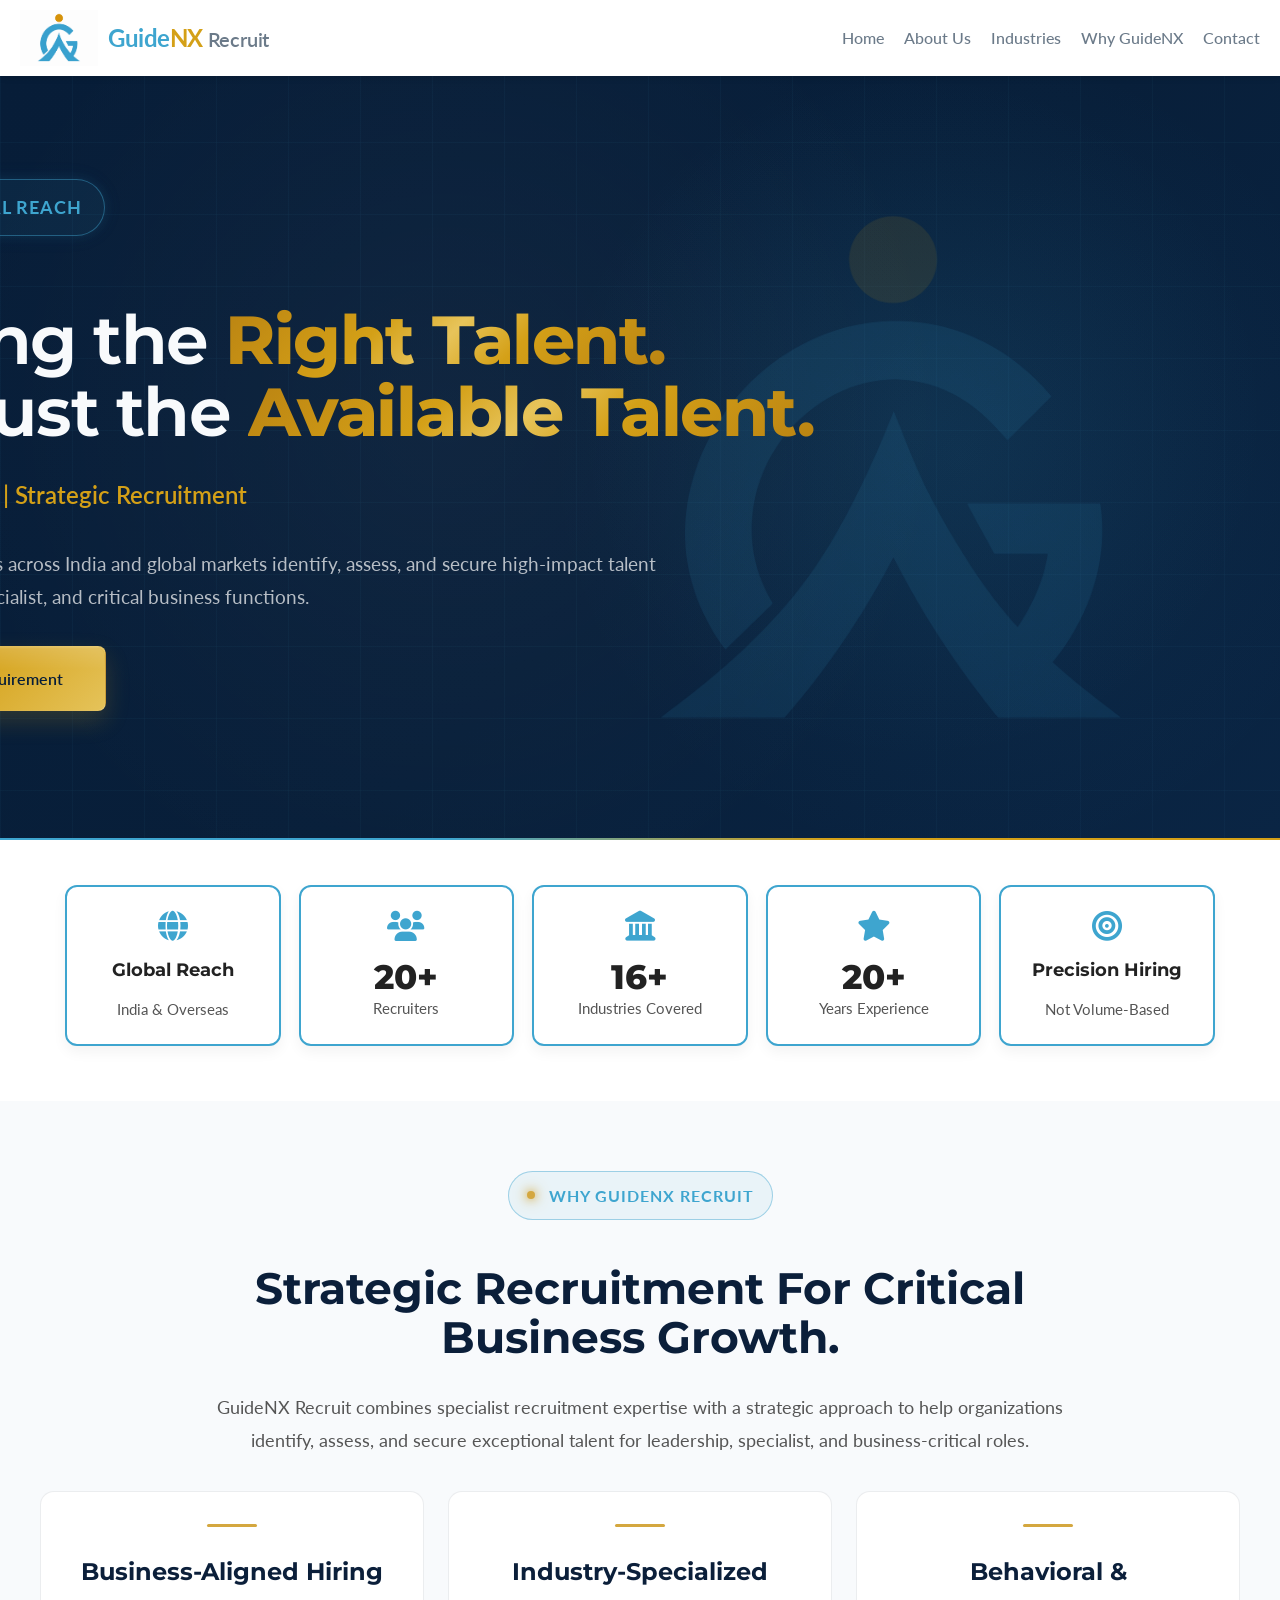
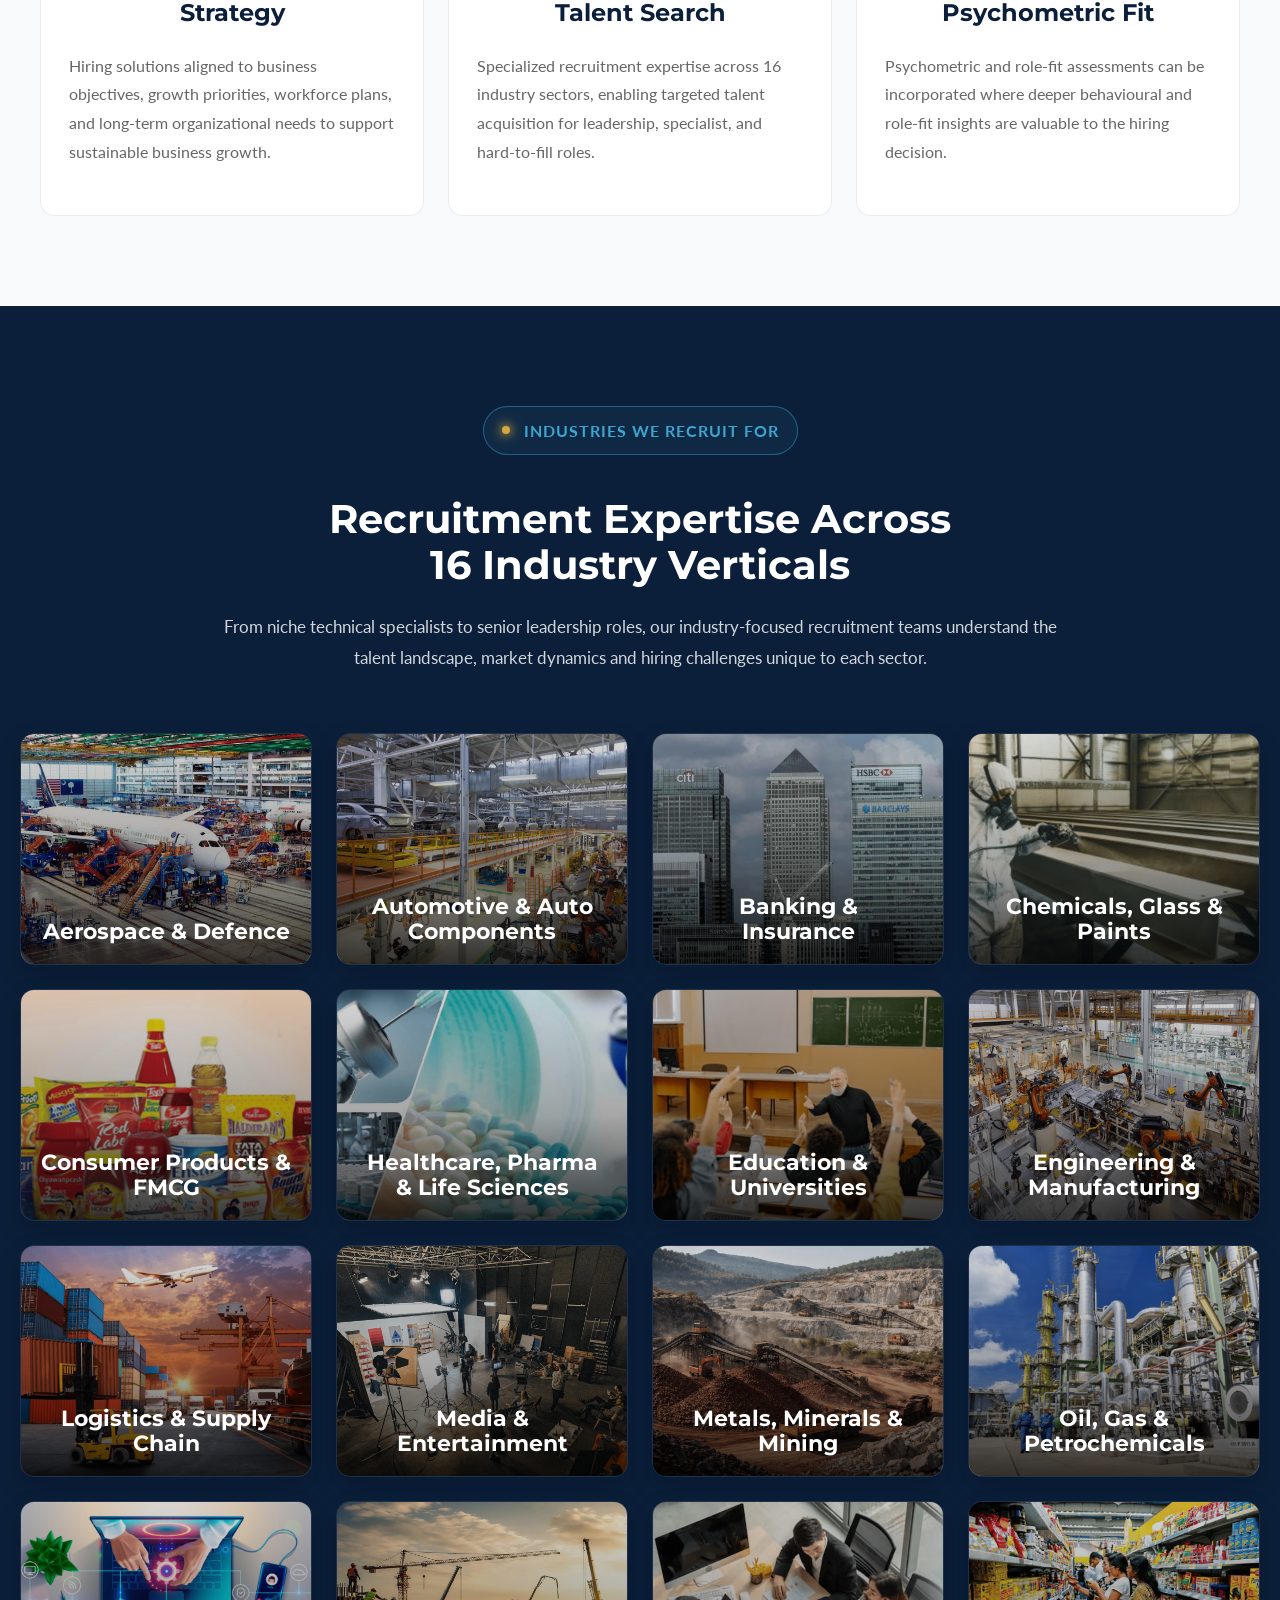
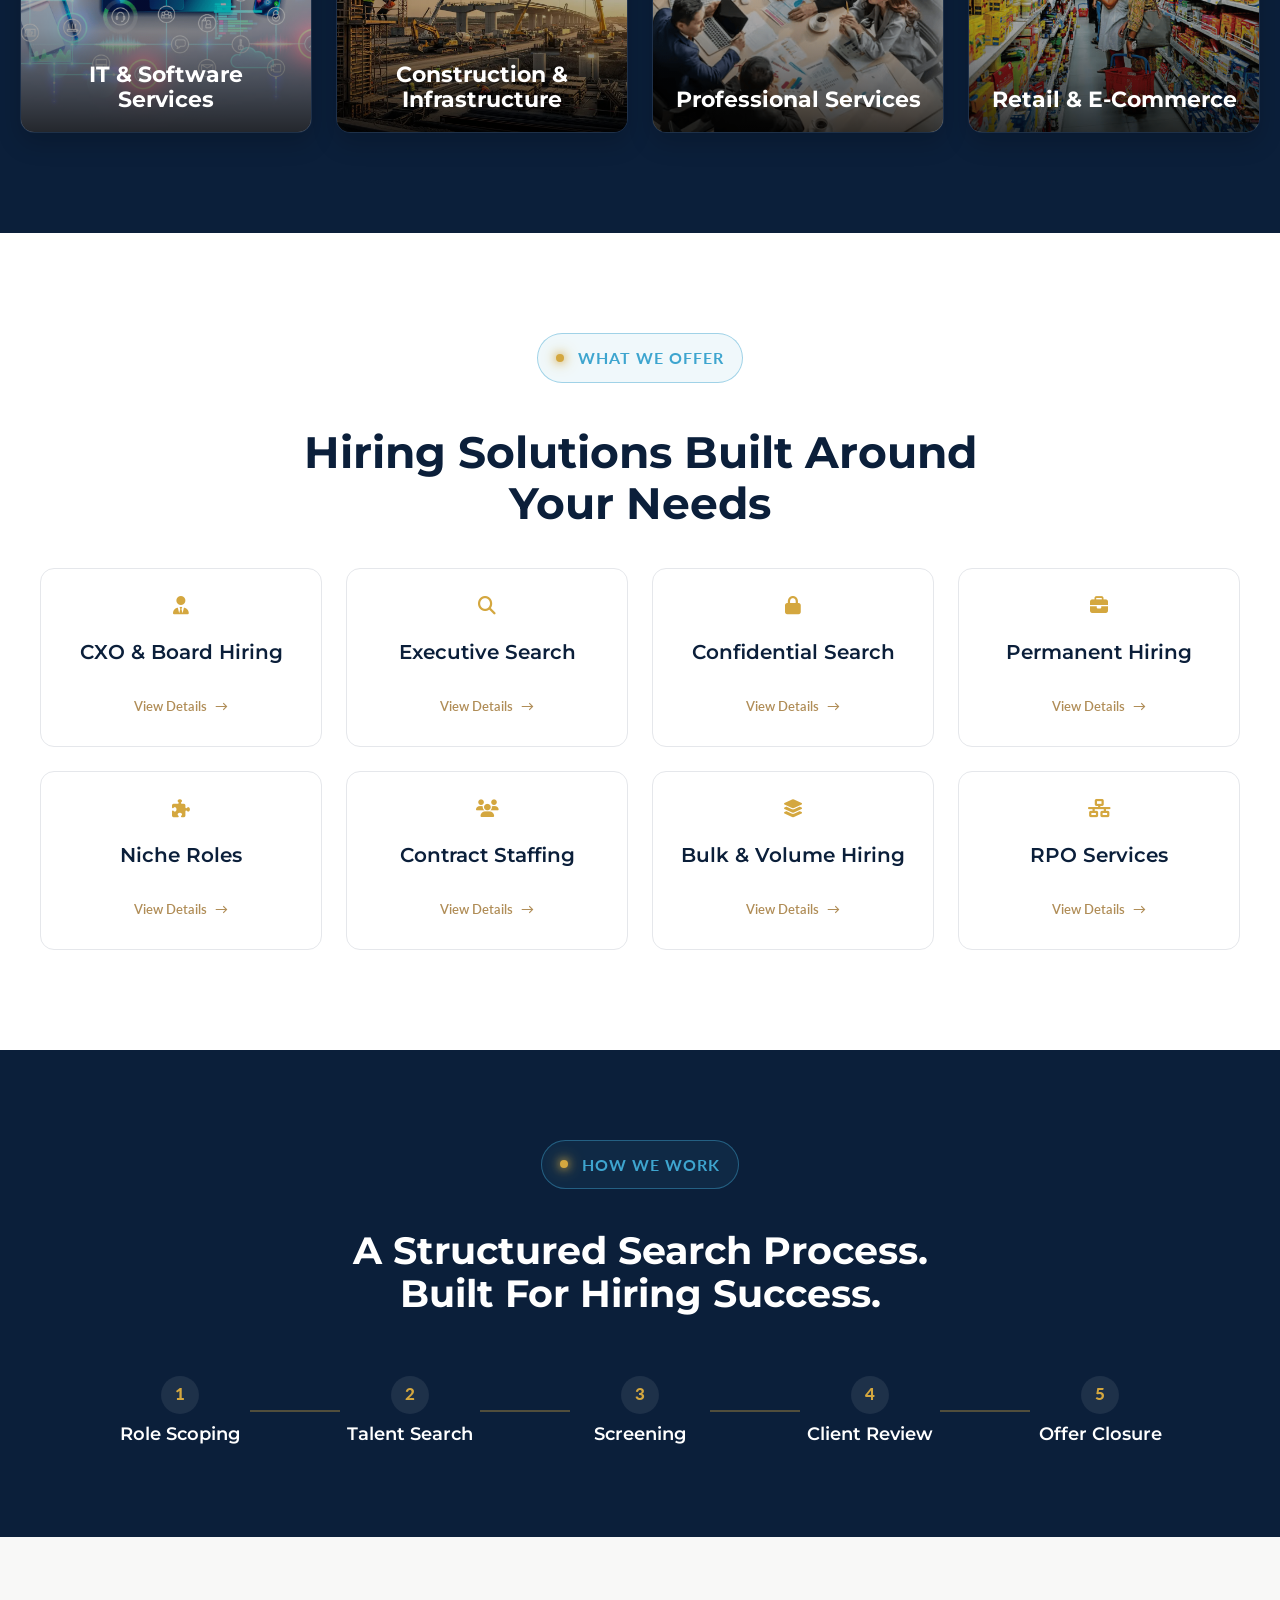
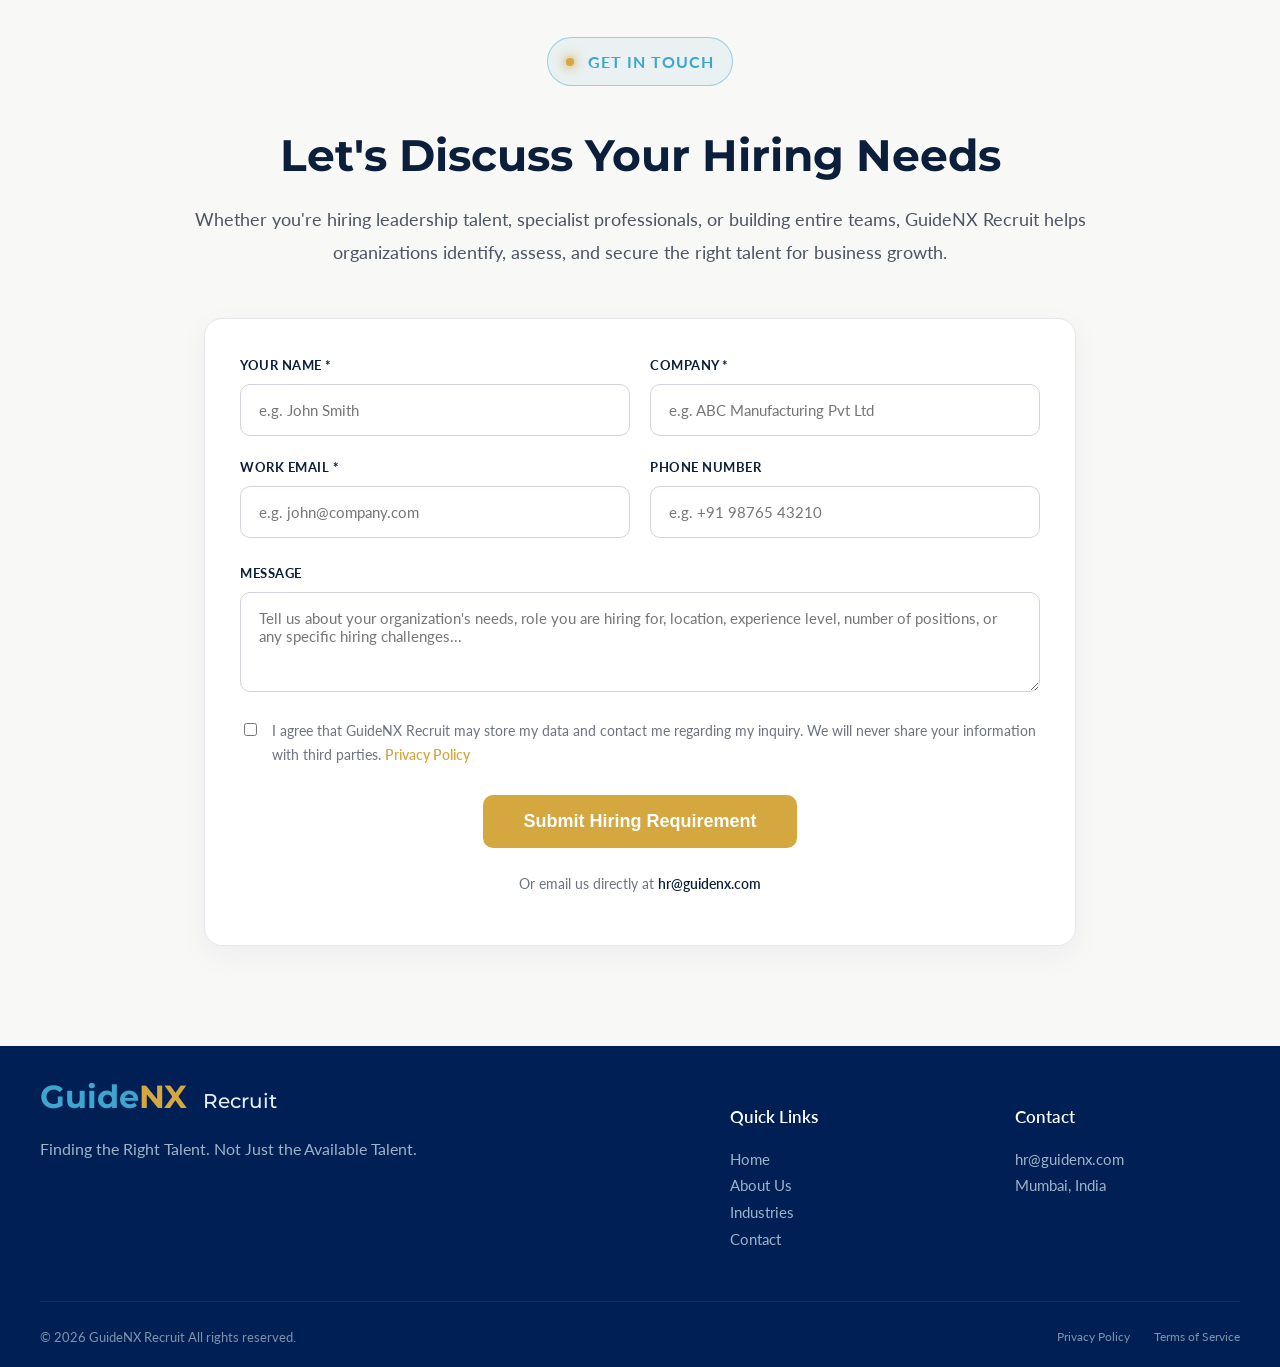
==== index.html @ 33314670 "Update index.html" ====
<!DOCTYPE html>
<html lang="en">
<head>

  <meta property="og:title" content="GuideNX Recruit" />
<meta property="og:description" content="The Recruitment Partner Built for Growth" />
<meta property="og:image" content="https://recruit.guidenx.com/assets/GuideNX-Social-Banner.png?v=2" />
<meta property="og:image:width" content="1200" />
<meta property="og:image:height" content="630" />
  <meta property="og:image:type" content="image/png" />
<meta property="og:image:alt" content="GuideNX Recruit | Executive Search | Strategic Recruitment | India & Global Reach" />

<meta property="og:type" content="website" />

  <meta property="og:url" content="https://recruit.guidenx.com/" />
<meta property="og:site_name" content="GuideNX Recruit" />

<meta charset="UTF-8" />
<meta name="viewport" content="width=device-width, initial-scale=1.0"/>

  <meta name="google-site-verification" content="FdhPcAISF8_3vkQfyDf0i8Gjw5KIVuOICAfBsrGMzjg" />

  <meta name="google-site-verification" content="MSHTUIP2SgF9HD01NKVnuAwgDI5RBCnoelQdoT4WaZQ" />

<title>GuideNX Recruit | Executive Search, Strategic Recruitment & Talent Acquisition | India & Global</title>

<meta name="description"
content="GuideNX Recruit is a strategic recruitment and executive search firm helping organizations across India and globally hire leadership, specialist, permanent, contract and volume talent through a consultative HR-led approach.">
  
  <meta name="robots" content="index, follow">
  <meta name="author" content="GuideNX Recruit">

  <meta name="keywords"
content="Executive Search India, Strategic Recruitment, Recruitment Agency India, Leadership Hiring, CXO Hiring, Permanent Hiring, Niche Hiring, Recruitment Process Outsourcing, RPO, Bulk Hiring, Contract Staffing, Talent Acquisition">

  

<link rel="canonical" href="https://recruit.guidenx.com/">
  
  <!-- Favicon -->
<link rel="icon" type="image/png" sizes="96x96" href="favicon-96x96.png">
<link rel="icon" type="image/svg+xml" href="favicon.svg">
<link rel="shortcut icon" href="favicon.ico">
<link rel="apple-touch-icon" sizes="180x180" href="apple-touch-icon.png">
<meta name="apple-mobile-web-app-title" content="GuideNX Recruit">
<link rel="manifest" href="site.webmanifest">
  <meta name="theme-color" content="#0B1F3A">
  

    <!-- ✅ Load Google Fonts -->
  <link href="https://fonts.googleapis.com/css2?family=Lato:wght@300;400;700&family=Montserrat:wght@500;600;700&display=swap" rel="stylesheet">

   <link rel="stylesheet" href="https://cdnjs.cloudflare.com/ajax/libs/font-awesome/6.4.0/css/all.min.css">
  <link rel="stylesheet" href="assets/css/style.css?" />

  <!-- Smooth Scroll -->
  <style>
    html {
      scroll-behavior: smooth;
    }
  </style>

  <script type="application/ld+json">
{
  "@context": "https://schema.org",
  "@type": "EmploymentAgency",
  "name": "GuideNX Recruit",
  "url": "https://recruit.guidenx.com/",
  "logo": "https://recruit.guidenx.com/assets/GuideNX Final Logo.png",
  "image": "https://recruit.guidenx.com/assets/GuideNX-Social-Banner.png",
  "description": "GuideNX Recruit is a strategic recruitment and executive search firm helping organizations across India and globally identify leadership, specialist, and business-critical talent through a consultative, HR-led approach.",
  "email": "mailto:hr@guidenx.com",
  "founder": {
    "@type": "Person",
    "name": "Sweety Vasani"
  },
  "areaServed": [
  {
    "@type": "Country",
    "name": "India"
  },
  {
    "@type": "Country",
    "name": "United Arab Emirates"
  },
    {
    "@type": "Country",
    "name": "Saudi Arabia"
  },
     {
    "@type": "Country",
    "name": "Qatar"
  },
     {
    "@type": "Country",
    "name": "Bahrain"
  },
      {
    "@type": "Country",
    "name": "Oman"
  },
  {
    "@type": "Place",
    "name": "Global"
  }
],
  "sameAs": [
    "https://www.linkedin.com/company/GuideNX/"
  ],
  "knowsAbout": [
    "Executive Search",
    "Strategic Recruitment",
    "Leadership Hiring",
    "Specialist Recruitment",
    "Talent Acquisition",
    "Recruitment Consulting"
  ],
  "slogan": "Finding the Right Talent. Not Just the Available Talent.",
  "parentOrganization": {
    "@type": "Organization",
    "name": "GuideNX"
  }
}
</script>

  <script type="application/ld+json">
{
  "@context": "https://schema.org",
  "@type": "WebSite",
  "name": "GuideNX Recruit",
  "url": "https://recruit.guidenx.com/"
}
</script>

  
 </head>
<body>
 <!-- Header -->
<header>
  <a href="index.html" class="brand">
  <img src="assets/GuideNX Final Logo.png" alt="GuideNX Recruit Logo" class="logo-img" />

  <span class="brand-name">
    <span class="brand-main">
      <strong class="brand-guide">Guide</strong><strong class="brand-nx">NX</strong>
    </span>

    <span class="brand-search">Recruit</span>
  </span>
</a>
      <!-- add this inside header, after your <nav> -->
  <button class="menu-toggle" aria-label="Open menu" aria-expanded="false">☰</button>
  
  <nav>
    <ul>
      <li><a href="#home" class="active">Home</a></li>
      <li><a href="about.html">About Us</a></li>
      <li><a href="#industries">Industries</a></li>
      <li><a href="#why-us">Why GuideNX</a></li>
      <li><a href="#contact">Contact</a></li>
    </ul>
  </nav>
</header>
  

  <!-- ✅ Add the mobile nav block right AFTER the header -->
  <nav class="mobile-nav" aria-hidden="true">
    <ul>
      <li><a href="#home" class="active">Home</a></li>
      <li><a href="about.html">About Us</a></li>
      <li><a href="#industries">Industries</a></li>
      <li><a href="#why-us">Why GuideNX</a></li>
      <li><a href="#contact">Contact</a></li>
    </ul>
  </nav>

  
  
<!-- Hero -->
  <section id="home" class="recruit-hero">
  <div class="hero-overlay"></div>

  <div class="hero-brand-mark">
  <img src="assets/GuideNX Logo-transparent.png" alt="" />
      <span class="watermark-dot"></span>
  </div>

  <div class="hero-content">
    <span class="hero-eyebrow">
      <span class="eyebrow-dot"></span> 
      <span class="eyebrow-text">
      India & Global Reach </span>
      </span>


    <h1>
    <span class="hero-line">
        Finding the <span class="hero-accent">Right Talent.</span>
    </span>

    <span class="hero-line">
        Not Just the <span class="hero-accent">Available Talent.</span>
    </span>
</h1>

            <p class="hero-tagline">
Executive Search | Strategic Recruitment
</p>


    <p class="hero-subtext">
We help organizations across India and global markets identify,
    assess, and secure high-impact talent across leadership,
    specialist, and critical business functions.</p>


<div class="hero-buttons">
  <a href="#contact" class="btn-primary">
    Submit a Hiring Requirement
  </a>

</div>
 </div>


  <div class="hero-divider"></div>

     
    </section>


  <!-- Recruitment Highlights -->

<section class="recruit-highlights">

    <div class="highlights-grid">

        <div class="highlight-card">
            <div class="highlight-icon">
                <i class="fas fa-globe"></i>
            </div>
            <h3 class="highlight-title">Global Reach</h3>
            <p>India & Overseas</p>
        </div>

        <div class="highlight-card">
            <div class="highlight-icon">
                <i class="fas fa-users"></i>
            </div>
            <h3 class="highlight-number">20+</h3>
            <p>Recruiters</p>
        </div>

        <div class="highlight-card">
            <div class="highlight-icon">
                <i class="fas fa-landmark"></i>
            </div>
            <h3 class="highlight-number">16+</h3>
            <p>Industries Covered</p>
        </div>

        <div class="highlight-card">
            <div class="highlight-icon">
                <i class="fas fa-star"></i>
            </div>
            <h3 class="highlight-number">20+</h3>
            <p>Years Experience</p>
        </div>

        <div class="highlight-card">
            <div class="highlight-icon">
                <i class="fas fa-bullseye"></i>
            </div>
            <h3 class="highlight-title">Precision Hiring</h3>
            <p>Not Volume-Based</p>
        </div>

    </div>

</section>

  
  

  <!-- WHY GuideNX Recruit -->
  <section id="why-us" class="why-recruit">

  <div class="container">

    <span class="section-eyebrow">
       <span class="eyebrow-dot"></span>
      WHY GUIDENX RECRUIT
    </span>

    <h2>
      Strategic Recruitment For Critical Business Growth.
    </h2>

    <p class="section-intro">
GuideNX Recruit combines specialist recruitment expertise with a strategic approach to help organizations identify, assess, and secure exceptional talent for leadership, specialist, and business-critical roles.
    </p>

    <div class="recruit-pillars">

      <div class="pillar-card">

        <div class="pillar-line"></div>
        
        <h3>Business-Aligned Hiring Strategy</h3>
        <p>
          Hiring solutions aligned to business objectives, growth priorities, workforce plans, and long-term organizational needs to support sustainable business growth.
        </p>
        
      </div>

      <div class="pillar-card">

        <div class="pillar-line"></div>
        
        <h3>Industry-Specialized Talent Search</h3>
        <p>
          Specialized recruitment expertise across 16 industry sectors, enabling targeted talent acquisition for leadership, specialist, and hard-to-fill roles.
        </p>
      </div>

      <div class="pillar-card">

        <div class="pillar-line"></div>
        
        <h3> Behavioral & Psychometric Fit </h3>
        <p>
          Psychometric and role-fit assessments can be incorporated where deeper behavioural and role-fit insights are valuable to the hiring decision.
</p>
      </div>

    </div>

  </div>

</section>


    <!-- INDUSTRIES-->

  <section id="industries" class="industries-section">

    <div class="container">

        <span class="section-eyebrow">
           <span class="eyebrow-dot"></span>
          INDUSTRIES WE RECRUIT FOR 
        </span>

        <h2>Recruitment Expertise Across <br> 16 Industry Verticals</h2>

        <p class="section-intro">
From niche technical specialists to senior leadership roles,
our industry-focused recruitment teams understand the talent
landscape, market dynamics and hiring challenges unique to
each sector.        </p>

      
        <div class="industry-grid">

    <div class="industry-card">
        <img src="assets/images/industries/aerospace.jpg" alt="Aerospace and Defence Recruitment">
        <div class="industry-overlay">
            <h3>Aerospace & Defence</h3>
        </div>
    </div>

    <div class="industry-card">
        <img src="assets/images/industries/automotive.jpg" alt="Automotive and Auto Components Recruitment">
        <div class="industry-overlay">
            <h3>Automotive & Auto Components</h3>
        </div>
    </div>

    <div class="industry-card">
        <img src="assets/images/industries/banking.jpg" alt="Banking and Insurance Recruitment">
        <div class="industry-overlay">
            <h3>Banking & <br> Insurance</h3>
        </div>
    </div>

    <div class="industry-card">
        <img src="assets/images/industries/chemicals.png" alt="Chemicals, Glass and Paints Recruitment">
        <div class="industry-overlay">
            <h3>Chemicals, Glass & Paints</h3>
        </div>
    </div>

    <div class="industry-card">
        <img src="assets/images/industries/consumer.png" alt="Consumer Products and FMCG Recruitment">
        <div class="industry-overlay">
            <h3>Consumer Products & FMCG</h3>
        </div>
    </div>

    <div class="industry-card">
        <img src="assets/images/industries/healthcare.png" alt="Healthcare, Pharma and Life Sciences Recruitment">
        <div class="industry-overlay">
            <h3>Healthcare, Pharma & Life Sciences</h3>
        </div>
    </div>

    <div class="industry-card">
        <img src="assets/images/industries/education.png" alt="Education and University Recruitment">
        <div class="industry-overlay">
            <h3>Education & Universities</h3>
        </div>
    </div>

    <div class="industry-card">
        <img src="assets/images/industries/engineering.png" alt="Engineering and Manufacturing Recruitment">
        <div class="industry-overlay">
            <h3>Engineering & Manufacturing</h3>
        </div>
    </div>

    <div class="industry-card">
        <img src="assets/images/industries/logistics.png" alt="Logistics and Supply Chain Recruitment">
        <div class="industry-overlay">
            <h3>Logistics & Supply Chain</h3>
        </div>
    </div>

    <div class="industry-card">
        <img src="assets/images/industries/media.png" alt="Media and Entertainment Recruitment">
        <div class="industry-overlay">
            <h3>Media & Entertainment</h3>
        </div>
    </div>

    <div class="industry-card">
        <img src="assets/images/industries/mining.png" alt="Metals, Minerals and Mining Recruitment">
        <div class="industry-overlay">
            <h3>Metals, Minerals & Mining</h3>
        </div>
    </div>

    <div class="industry-card">
        <img src="assets/images/industries/oilgas.png" alt="Oil, Gas and Petrochemicals Recruitment">
        <div class="industry-overlay">
            <h3>Oil, Gas & Petrochemicals</h3>
        </div>
    </div>

    <div class="industry-card">
        <img src="assets/images/industries/IT.png" alt="IT and Software Services Recruitment">
        <div class="industry-overlay">
            <h3>IT & Software Services</h3>
        </div>
    </div>

    <div class="industry-card">
        <img src="assets/images/industries/construction.png" alt="Construction and Infrastructure Recruitment">
        <div class="industry-overlay">
            <h3>Construction & Infrastructure</h3>
        </div>
    </div>

    <div class="industry-card">
        <img src="assets/images/industries/professional.png" alt="Professional Services Recruitment">
        <div class="industry-overlay">
            <h3>Professional Services</h3>
        </div>
    </div>

    <div class="industry-card">
        <img src="assets/images/industries/retail.png" alt="Retail and E-Commerce Recruitment">
        <div class="industry-overlay">
            <h3>Retail & E-Commerce</h3>
        </div>
    </div>
          
</div>
</div>
</section>

  <!-- HIRING SOLUTIONS -->

<section id="hiring-solutions" class="solutions-section">

    <div class="container">

        <span class="section-eyebrow">
           <span class="eyebrow-dot"></span> 
          WHAT WE OFFER</span>

        <h2>
            Hiring Solutions Built Around<br>
            Your Needs
        </h2>

        <div class="solutions-grid">

            <a href="hiring-solutions/cxo-board-hiring.html" class="solution-card">
               <div class="solution-content">
                <i class="fas fa-user-tie"></i>
                <h3>CXO & Board Hiring</h3>

                  <span class="solution-link">
            View Details
            <span class="arrow">→</span>
        </span>
                 
            </div>
            </a>
              

            <a href="hiring-solutions/executive-search.html" class="solution-card">
               <div class="solution-content">
                <i class="fas fa-search"></i>
                <h3>Executive Search</h3>

                 <span class="solution-link">
            View Details
            <span class="arrow">→</span>
        </span>
                 
            </div>
            </a>

            <a href="hiring-solutions/confidential-search.html" class="solution-card">
               <div class="solution-content">
                <i class="fas fa-lock"></i>
                <h3>Confidential Search</h3>

                 <span class="solution-link">
            View Details
            <span class="arrow">→</span>
        </span>
                 
            </div>
              </a>

            <a href="hiring-solutions/permanent-hiring.html" class="solution-card">
               <div class="solution-content">
                <i class="fas fa-briefcase"></i>
                <h3>Permanent Hiring</h3>

                 <span class="solution-link">
            View Details
            <span class="arrow">→</span>
        </span>

                            </div>
            </a>

            <a href="hiring-solutions/niche-roles.html" class="solution-card">
               <div class="solution-content">
                <i class="fas fa-puzzle-piece"></i>
                <h3>Niche Roles</h3>

                 <span class="solution-link">
            View Details
            <span class="arrow">→</span>
        </span>
                 
            </div>
            </a>

            <a href="hiring-solutions/contract-staffing.html" class="solution-card">
               <div class="solution-content">
                <i class="fas fa-users"></i>
                <h3>Contract Staffing</h3>

                 <span class="solution-link">
            View Details
            <span class="arrow">→</span>
        </span>
                 
            </div>
            </a>

            <a href="hiring-solutions/bulk-volume-hiring.html" class="solution-card">
               <div class="solution-content">
                <i class="fas fa-layer-group"></i>
                <h3>Bulk & Volume Hiring</h3>

                 <span class="solution-link">
            View Details
            <span class="arrow">→</span>
        </span>
                 
            </div>
            </a>

            <a href="hiring-solutions/rpo-services.html" class="solution-card">
               <div class="solution-content">
                <i class="fas fa-network-wired"></i>
                <h3>RPO Services </h3>

                 <span class="solution-link">
            View Details
            <span class="arrow">→</span>
        </span>
                 
            </div>
            </a>

        </div>

    </div>

</section>

  <!-- HOW WE WORK -->

<section class="process-section">

    <div class="container">

        <span class="section-eyebrow">
           <span class="eyebrow-dot"></span>
          HOW WE WORK
        </span>

        <h2>
            A Structured Search Process.<br>
            Built For Hiring Success.
        </h2>

        <div class="process-timeline">

            <div class="timeline-step">
                <div class="timeline-number">1</div>
                <h3>Role Scoping</h3>
            </div>

            <div class="timeline-line"></div>

            <div class="timeline-step">
                <div class="timeline-number">2</div>
                <h3>Talent Search</h3>
            </div>

            <div class="timeline-line"></div>

            <div class="timeline-step">
                <div class="timeline-number">3</div>
                <h3>Screening</h3>
            </div>

            <div class="timeline-line"></div>

            <div class="timeline-step">
                <div class="timeline-number">4</div>
                <h3>Client Review</h3>
            </div>

            <div class="timeline-line"></div>

            <div class="timeline-step">
                <div class="timeline-number">5</div>
                <h3>Offer Closure</h3>
            </div>

        </div>

           </div>

</section>

    <!-- CONTACT SECTION -->


<section class="contact-section" id="contact">

    <div class="section-tag">
       <span class="eyebrow-dot"></span>
      GET IN TOUCH
    </div>

    <h2>Let's Discuss Your Hiring Needs</h2>

    <p class="contact-intro">
        Whether you're hiring leadership talent, specialist professionals,
or building entire teams, GuideNX Recruit helps organizations identify,
assess, and secure the right talent for business growth.
    </p>

    <div class="contact-card">

<form id="contactForm"
      action="https://formspree.io/f/mqpkpqpw"
      method="POST"
      class="contact-form">
  <input type="hidden" name="website" value="GuideNX Recruit">

  <input type="hidden"
       name="_redirect"
        value="https://recruit.guidenx.com/thankyou.html">
  
  
            <div class="form-grid">

                <div class="form-group">
                    <label>Your Name *</label>
<input type="text"
       name="name"
       placeholder="e.g. John Smith"
       required>
                </div>

                <div class="form-group">
                    <label>Company *</label>
<input type="text"
       name="company"
       placeholder="e.g. ABC Manufacturing Pvt Ltd"
       required>
                </div>

                <div class="form-group">
                    <label>Work Email *</label>
                  <input type="email"
       name="email"
       placeholder="e.g. john@company.com"
       required>
                </div>

                <div class="form-group">
                    <label>Phone Number</label>
<input type="tel"
       name="phone"
       placeholder="e.g. +91 98765 43210">
                </div>

            </div>

            <div class="form-group">
                <label>Message</label>

              <textarea
name="message"
placeholder="Tell us about your organization's needs, role you are hiring for, location, experience level, number of positions, or any specific hiring challenges..."></textarea>
            </div>

            <div class="consent-box">

                <input
                    type="checkbox"
                    id="consent"
                    required>

                <label for="consent">

                    I agree that GuideNX Recruit may store my data and contact me regarding my inquiry.
                    We will never share your information with third parties.

                    <a href="#">Privacy Policy</a>

                </label>

            </div>

            <button type="submit" class="contact-btn">
                Submit Hiring Requirement
            </button>

            <p class="contact-email">
                Or email us directly at
                <a href="mailto:hr@guidenx.com">
                    hr@guidenx.com
                </a>
            </p>

        </form>

    </div>

</section>

  <footer class="footer">

    <div class="container">

        <div class="footer-content">

            <!-- Left -->
            <div class="footer-brand">

              <h3>
                    <span class="footer-guide">Guide</span><span class="footer-nx">NX</span>
                    <span class="footer-search">Recruit</span>
                </h3>

                <p>
                    Finding the Right Talent. Not Just the Available Talent.
                </p>

              
                       
                <div class="footer-social">
                      <!-- Add GuideNX LinkedIn URL once the company page is created -->
                    <!--
                    <a href="YOUR_GUIDENX_LINKEDIN_URL"
                       target="_blank"
                       rel="noopener noreferrer"
                       aria-label="LinkedIn">
                        <i class="fab fa-linkedin-in"></i>
                    </a>
                    -->
                    
                                  </div>
            </div>

            <!-- Center -->
            <div class="footer-links">
                <h4>Quick Links</h4>

                <ul>
                    <li><a href="index.html">Home</a></li>
                    <li><a href="about.html">About Us</a></li>
                    <li><a href="index.html#industries">Industries</a></li>
                    <li><a href="index.html#contact">Contact</a></li>
                </ul>
            </div>

            <!-- Right -->
           <div class="footer-contact">
    <h4>Contact</h4>

    <ul>
        <li>
            <a href="mailto:hr@guidenx.com">
                hr@guidenx.com
            </a>
        </li>

        <li>
           <span>Mumbai, India</span>
            </a>
        </li>
    </ul>
</div>

        </div>

        <!-- Bottom Footer -->
        <div class="footer-bottom">

            <p>© 2026 GuideNX Recruit All rights reserved.</p>

            <div class="footer-bottom-links">
                <a href="#">Privacy Policy</a>
                <a href="#">Terms of Service</a>
            </div>

        </div>

    </div>

</footer>

  <script src="script.js"></script>

</body>
</html>
---- assets/css/style.css ----
/* ================== GLOBAL ================== */
body {
  margin: 0;
  font-family: 'Lato', sans-serif;
  color: #333;
  line-height: 1.7;
}

/* Force hide hamburger on desktop */
.menu-toggle {
  display: none;
}

/* Headings & Brand Font */
h1, h2, h3 {
  font-family: 'Montserrat', sans-serif;  
}

.navbar-brand {
  font-family: 'Montserrat', sans-serif;
  font-weight: 700;
  letter-spacing: 1px;
  color: #0b1f3b;
}

html, body {
  overflow-x: hidden;
}

/* ================== HEADER ================== */
header {
  position: fixed;          
  top: 0;
  left: 0;
  width: 100%;
  display: flex;
  align-items: center;   /* keeps logo + text aligned vertically */
  justify-content: space-between;   /* ✅ logo left, nav right */
  background: #fff;        /* White background */
  padding: 10px 20px;
  z-index: 1000;
  box-shadow: 0 2px 6px rgba(0,0,0,0.1); /* subtle shadow */
  box-sizing: border-box;   /* ✅ include padding inside width */
}

/* Brand block (logo + text) */
header .brand {
  display: flex;
  align-items: center;   /* ✅ keeps text vertically centered with logo */
  text-decoration: none;
  flex-shrink: 0;   /* ✅ logo never shrinks */
}

header img {
  height: 64px;   /* mobile / default */
  width: auto;
}

.brand-bold {
    color: #3ea5cf;      
    font-weight: 700;
}

.brand-accent {
    color: #D4A73F;      /* Same orange as footer */ 
    font-weight: 700;
}

@media (min-width: 1024px) {
  header img {
    height: 56px; /* desktop */
  }
}

header .brand-name {
  font-size: 24px;
  font-weight: 600;
  color: #001F54;   /* Navy text */
  margin-left: 10px;
  white-space: nowrap;   /* ✅ keeps text on one line */
}

/* navigation menu */

header nav {
  flex: 1;               /* ✅ nav takes remaining space */
  display: flex;
  justify-content: flex-end; /* ✅ push items to the right */
  min-width: 0;          /* ✅ allow shrinking */
}

header nav ul {
  display: flex;
  flex-wrap: wrap;       /* ✅ prevent overflow by wrapping */
  list-style: none;
  margin: 0;
  padding: 0;
}

header nav ul li {
  margin-left: 20px;
  white-space: nowrap;   /* ✅ keep items on one line each */
}

header nav ul li a {
  text-decoration: none;
  font-size: 16px;  /* ✅ slightly smaller text */
  font-weight: 500;
  color: #6B7A89;  
  transition: color 0.3s ease, border-bottom 0.3s ease;
}

header nav ul li a:hover {
  color: #3ea5cf;
  border-bottom: 2px solid #3ea5cf;
  padding-bottom: 2px;
}

/* Push page content down so it doesn’t hide under sticky nav */
body {
  padding-top: 70px; /* adjust depending on navbar height */
}

/* ================== MOBILE NAV + HERO TWEAKS (append only) ================== */

/* mobile hamburger button (hidden on desktop) */
.menu-toggle {
  display: none;
  background: none;
  border: none;
  font-size: 22px;
  line-height: 1;
  cursor: pointer;
  padding: 8px;
  color: #0a2540;
  background: transparent;
  border-radius: 6px;
}

/* mobile menu container (hidden by default) */
.mobile-nav {
  position: fixed;
  left: 12px;
  right: 12px;
  top: 72px;
  background: #fff;
  border-radius: 12px;
  box-shadow: 0 16px 40px rgba(0,0,0,0.12);
  overflow: hidden;
  max-height: 0;
  opacity: 0;
  transition: max-height .32s ease, opacity .24s ease;
  z-index: 1500;
}

.mobile-nav.open {
  max-height: 520px;
  opacity: 1;
}

.mobile-nav ul {
  list-style: none;
  margin: 0;
  padding: 12px;
  display: flex;
  flex-direction: column;
  gap: 6px;
}

.mobile-nav a {
  display: block;
  padding: 12px 14px;
  text-decoration: none;
  color: #0a2540;
  font-weight: 600;
  border-radius: 8px;
}

.mobile-nav a:hover {
  background: rgba(20,184,166,0.06);
  color: #14b8a6;
}

/* Small-screen overrides */
@media (max-width: 768px) {
  .menu-toggle { display: block; }
  header nav { display: none !important; }

  header img {
      display: block;
      height: 42px;
      width: auto;
  }
  
    body { padding-top: 62px; }
  .mobile-nav { top: 62px; left: 10px; right: 10px; }


  /* Fix brand overflow on mobile */

  header {
    justify-content: space-between;
    padding: 12px 18px;
}
  
header .brand {
  flex-shrink: 1;   /* allow brand to shrink */
  min-width: 0;     /* prevent overflow in flex */
  width: auto;
}


header .brand-name {
  font-size: 26px;   /* smaller so full name fits */
  margin-left: 0;
  font-weight: 700;
  white-space: nowrap;
}

.menu-toggle{
    display:block;
    position:absolute;
    right:16px;
    top:50%;
    transform:translateY(-50%);

    width:42px;
    height:42px;

    border:none;
    background:none;

    font-size:28px;
    color:#0B1F3A;

    cursor:pointer;

    z-index:2000;
}  
}


/* ===============================
   Hero Section - GuideNX Search
================================ */

.recruit-hero {
  position: relative;
  background-color: #0B1F3A;
  color: #ffffff;
    display: flex;
  padding-top: 60px;
  padding-bottom: 80px;
  overflow: hidden;
      min-height: 70vh;
    align-items: center;
  justify-content: center;
}

/* Subtle grid overlay */
.recruit-hero::before {
  content: "";
  position: absolute;
  inset: 0;
  background-image: 
    linear-gradient(rgba(255,255,255,0.025) 1px, transparent 1px),
    linear-gradient(90deg, rgba(255,255,255,0.04) 1px, transparent 1px);
  background-size: 60px 60px;
  pointer-events: none;
}

/* Soft blueprint texture overlay */
.recruit-hero .hero-overlay {
  position: absolute;
  inset: 0;
  background: radial-gradient(circle at 30% 40%, rgba(255,255,255,0.05), transparent 60%);
  pointer-events: none;
}

.recruit-hero .hero-content {
  position: relative;
  max-width: 1200px;
  width: 100%;
    z-index: 2;
margin-bottom: 0;
  text-align: center;

  display: flex;
  flex-direction: column;
  align-items: center;
  
  opacity: 0;
  transform: translateY(25px);
  animation: fadeUp 0.8s ease forwards;
}

@keyframes fadeUp {
  to {
    opacity: 1;
    transform: translateY(0);
  }
}


.recruit-hero .hero-eyebrow {
  display: inline-flex;
  align-items: center;
  justify-content: center;
  padding: 12px 22px;
  border: 1px solid rgba(62,165,207,0.45);
  border-radius: 999px;
  background: rgba(62,165,207,0.08);
  color: #3ea5cf;
    font-size: 18px;
  font-weight: 700;
  letter-spacing: 1px;
    text-transform: uppercase;
    margin-bottom: 12px;
    box-shadow:
      0 0 12px rgba(62,165,207,0.12),
  0 0 24px rgba(62,165,207,0.05);

  animation: eyebrowPulse 3s ease-in-out infinite;
  }

@keyframes eyebrowPulse {

  0% {
    box-shadow:
      0 0 12px rgba(62,165,207,0.10),
      0 0 24px rgba(62,165,207,0.04);
  }

  50% {
    box-shadow:
      0 0 20px rgba(62,165,207,0.25),
      0 0 40px rgba(62,165,207,0.10);
  }

  100% {
    box-shadow:
      0 0 12px rgba(62,165,207,0.10),
      0 0 24px rgba(62,165,207,0.04);
  }
}

.eyebrow-dot {
  width: 8px;
  height: 8px;
  border-radius: 50%;
  background: #D4A73F;
  margin-right: 10px;

  box-shadow:
    0 0 8px #D4A73F,
    0 0 16px #D4A73F;

  animation: dotPulse 2s ease-in-out infinite;
}

@keyframes dotPulse {
  50% {
    transform: scale(1.25);
  }
}

.eyebrow-text {
    display: inline-block;
    animation: eyebrowFloat 3s ease-in-out infinite;
}

@keyframes eyebrowFloat {

    0% {
        transform: translateY(0px);
    }

    50% {
        transform: translateY(-2px);
    }

    100% {
        transform: translateY(0px);
    }

}

.recruit-hero h1 {
  font-size: 68px;
  font-weight: 600;
  line-height: 1.05;
  margin-bottom: 20px;
  letter-spacing: -1px;
  max-width: 1100px;
  text-align: center;
  color: #F8F9FB;
}

.hero-accent {
    color: #D4A73F;      /* Same orange as footer */ 
  white-space: nowrap;
  background: linear-gradient(
        135deg,
        #8F5B1E 0%,
        #B67A2A 18%,
        #D4A73F 38%,
        #F2D48A 50%,
        #D4A73F 62%,
        #B67A2A 82%,
        #8F5B1E 100%
    );
  
-webkit-background-clip: text;
    background-clip: text;
    -webkit-text-fill-color: transparent;

    font-weight: 800;
}



.recruit-hero h1 .hero-line {
  display: block;
  }

.recruit-hero .hero-subtext {
  font-size: 20px;
  line-height: 1.8;
  opacity: 0.9;
  margin-bottom: 0px;
  max-width: 850px;
    text-align: center;
  color: rgba(255,255,255,0.82);
}

.recruit-hero .hero-audience {
  font-size: 15px;
  opacity: 0.7;
  margin-bottom: 42px;
}

.hero-tagline {
  font-size: 24px;
  font-weight: 600;
  color: #f59e0b;
  margin: 12px 0 18px;
  line-height: 1.3;
  text-align: center;
}

/* Buttons */
.recruit-hero .hero-buttons {
  display: flex;
  justify-content: center;
   margin-top: 32px;
}

@media (max-width: 768px) {
  .hero-buttons {
    flex-direction: column;
    align-items: flex-start;
  }
}

.recruit-hero .btn-primary {
  background: linear-gradient(
135deg,
#7a4d22 0%,
#a56a2a 25%,
#d39a4d 50%,
#e9c27a 70%,
#a56a2a 100%
);
  
  color: #0B1F3A;
  padding: 18px 42px;
  border-radius: 8px;
  text-decoration: none;
  font-weight: 600;
  transition: all 0.35s ease;
  border: 1px solid rgba(255,255,255,0.12);
  
    box-shadow:
      0 12px 24px rgba(165,106,42,0.30),
      inset 0 1px 1px rgba(255,255,255,0.20);
  
   position: relative;
  overflow: hidden;
}

.recruit-hero .btn-primary::after {
  content: "";
  position: absolute;
  inset: 1px;

  border-radius: 7px;

  background: linear-gradient(
      to bottom,
      rgba(255,255,255,0.15),
      transparent 35%
  );

  pointer-events: none;
}

.recruit-hero .btn-primary:hover {
  box-shadow:
      0 14px 30px rgba(212,167,63,0.35),
      0 0 24px rgba(212,167,63,0.18);
  transform: translateY(-3px);
}

.recruit-hero .btn-primary::before {
  content: "";

  position: absolute;

  top: 0;
  left: -100%;

  width: 100%;
  height: 100%;

  background: linear-gradient(
      120deg,
      transparent,
      rgba(255,255,255,0.25),
      transparent
  );

  transition: all 0.8s ease;
}

.recruit-hero .btn-primary:hover::before {
  left: 100%;
}


/* Gradient divider */
.recruit-hero .hero-divider {
  position: absolute;
  bottom: 0;
  left: 0;
  width: 100%;
  height: 3px;
  background: linear-gradient(90deg, #2bb673, #d4a73f, #2c7be5);
}

/* Responsive */
@media (max-width: 768px) {

    .recruit-hero{
        min-height: auto;
        padding: 90px 24px 70px;
    }

    .recruit-hero .hero-content{
        max-width:100%;
    }

    .recruit-hero .hero-eyebrow{

        padding:12px 18px;
        font-size:15px;
        line-height:1.4;

        max-width:340px;
        width:100%;
        justify-content:center;

        margin-bottom:24px;
    }

    .recruit-hero h1{

        font-size:34px;
        line-height:1.08;

        margin-bottom:22px;

        letter-spacing:-0.5px;
    }

    .recruit-hero .hero-subtext{

        font-size:14px;
        line-height:1.7;

        max-width:100%;

        margin-bottom:0;
    }

    .hero-tagline{

        font-size:20px;
        line-height:1.4;

        margin:16px 0;
    }

    .recruit-hero .hero-buttons{

        width: 100%;
    display: flex;
    justify-content: center;
    margin-top: 30px;
      margin-top:30px;
    }

    .recruit-hero .btn-primary{
         width: auto;
    min-width: 280px;
    max-width: 320px;
    padding: 16px 28px;
    text-align: center;
    }

}

/* =================================
   RECRUITMENT HIGHLIGHTS
================================= */

.recruit-highlights {
    background: #ffffff;
    padding: 45px 20px 55px;
}

.highlights-grid {
    max-width: 1150px;
    margin: 0 auto;

    display: grid;
    grid-template-columns: repeat(5, 1fr);
    gap: 18px;
}

.highlight-card {
    background: #ffffff;

    border: 2px solid #3ea5cf;

    border-radius: 12px;

    padding: 24px 18px;

    text-align: center;

    transition: all 0.3s ease;

    box-shadow:
        0 6px 14px rgba(0,0,0,0.05);
}

.highlight-card:hover {
    transform: translateY(-5px);

    box-shadow:
        0 15px 28px rgba(0,0,0,0.10);
}

.highlight-icon {
    margin-bottom: 16px;
}

.highlight-icon i {
    font-size: 30px;
    color: #3ea5cf;
}

.highlight-card h3 {
    margin: 0 0 4px;

    font-size: 18px;
    font-weight: 700;

    color: #222;
    line-height: 1.3;
}

.highlight-card .highlight-title {
  font-size: 18px;
    font-weight: 700;
       margin: 13px 0 17px;
   line-height: 1.2;
}

.highlight-card .highlight-number {
    font-size: 34px !important;
    font-weight: 800;
    line-height: 1;
}

.highlight-card p {
    margin: 0;

    font-size: 15px;
    color: #555;

    line-height: 1.4;
}

@media (max-width: 992px) {

    .highlights-grid {
        grid-template-columns: repeat(2, 1fr);
    }

}

@media (max-width: 576px) {

    .highlights-grid {
        grid-template-columns: 1fr;
    }

}


/* ===============================
WHY GuideNX Search
================================ */

.why-recruit {
background: #F8FAFC;
padding: 70px 20px 90px;
}

.why-recruit .container {
max-width: 1200px;
margin: 0 auto;
text-align: center;
}

.why-recruit .section-eyebrow {
  display: inline-flex;
  align-items: center;
  justify-content: center;
  gap: 4px;

  padding: 10px 18px;

  border: 1px solid rgba(62,165,207,0.45);
  border-radius: 999px;

   background: rgba(62,165,207,0.08);

  color: #3ea5cf;

  font-size: 16px;
  font-weight: 700;
  letter-spacing: 1px;
  text-transform: uppercase;

  margin-bottom: 8px;
}

.eyebrow-dot {
  width: 8px;
  height: 8px;

  background: #D4A73F;
  border-radius: 50%;

  display: inline-block;
  flex-shrink: 0;

  animation: pulseGold 2s infinite;
}

@keyframes pulseGold {

  0% {
    transform: scale(1);
    box-shadow: 0 0 0 0 rgba(212, 167, 63, 0.7);
  }

  70% {
    transform: scale(1.15);
    box-shadow: 0 0 0 8px rgba(212, 167, 63, 0);
  }

  100% {
    transform: scale(1);
    box-shadow: 0 0 0 0 rgba(212, 167, 63, 0);
  }

}

.why-recruit h2 {
font-size: 44px;
line-height: 1.1;
color: #0B1F3A;
margin-bottom: 30px;
max-width: 900px;
margin-left: auto;
margin-right: auto;
}

.section-intro {
max-width: 900px;
margin: 0 auto 35px;
font-size: 18px;
line-height: 1.8;
color: #555;
}

.recruit-pillars {
display: grid;
grid-template-columns: repeat(3, 1fr);
gap: 24px;
}

.pillar-card {
background: #ffffff;
border: 1px solid rgba(11,31,58,0.08);
border-radius: 14px;
padding: 32px 28px;
transition: all 0.3s ease;
}

.pillar-card:hover {
transform: translateY(-8px);
box-shadow: 0 20px 40px rgba(11,31,58,0.08);
}

.pillar-card h3 {
color: #0B1F3A;
margin-bottom: 18px;
font-size: 24px;
}

.pillar-card p {
color: #666;
line-height: 1.8;
font-size: 16px;
  text-align: left
}

.pillar-line {
    width: 50px;
    height: 3px;
    background: #D4A73F;
    margin: 0 auto 25px;
    border-radius: 3px;
}

.pillar-card::before {
    width: 60px;
}

/* Mobile */

@media (max-width: 768px) {

.why-recruit {
padding: 80px 20px;
}

.why-recruit h2 {
font-size: 32px;
}

 .why-recruit .pillar-card p {
   text-align: center
 }

.recruit-pillars {
grid-template-columns: 1fr;
}

}


/* ===============================
   INDUSTRIES WE SERVE
================================ */

.industries-section {
    background: #0B1F3A;
    padding: 100px 20px;
}

.industries-section .container {
    max-width: 1300px;
    margin: 0 auto;
  text-align: center;
}

.industries-section .section-eyebrow {
  display: inline-flex;
  align-items: center;
  justify-content: center;
  gap: 4px;

  padding: 10px 18px;

  border: 1px solid rgba(62,165,207,0.45);
  border-radius: 999px;

   background: rgba(62,165,207,0.08);

  color: #3ea5cf;

  font-size: 16px;
  font-weight: 700;
  letter-spacing: 1px;
  text-transform: uppercase;

  margin-bottom: 8px;
}

.industries-section h2 {
    text-align: center;
    color: #ffffff;
    font-size: 40px;
    line-height: 1.15;
    margin-bottom: 24px;
    max-width: 900px;
    margin-left: auto;
    margin-right: auto;
}

.industries-section .section-intro {
    text-align: center;
    color: rgba(255,255,255,0.82);
    max-width: 850px;
    margin: 0 auto 60px;
    font-size: 17px;
    line-height: 1.8;
}


.industry-grid {
    display: grid;
    grid-template-columns: repeat(4, 1fr);
    gap: 24px;
}

.industry-card {
    position: relative;
    height: 230px;
    overflow: hidden;
    border-radius: 14px;
    cursor: pointer;
  border: 1px solid rgba(255,255,255,.08);
    box-shadow: 0 10px 25px rgba(0,0,0,.18);
  transition: all .4s ease;
}

.industry-card img {
    width: 100%;
    height: 100%;
    object-fit: cover;
    display: block;
    transition: transform .6s ease;
}

.industry-overlay {
    position: absolute;
    inset: 0;

    background: linear-gradient(
        to top,
        rgba(0,0,0,.78) 0%,
        rgba(0,0,0,.35) 45%,
        rgba(0,0,0,.15) 100%
    );

    display: flex;
    align-items: flex-end;
    justify-content: center;
padding-bottom: 28px;
    padding: 20px;
    text-align: center;

    transition: all .4s ease;
}

.industry-overlay h3 {
    color: #fff;
    font-size: 22px;
    line-height: 1.15;
    font-weight: 700;
    margin: 0;
}

.industry-card:hover img {
    transform: scale(1.08);
}

.industry-card:hover {
    transform: translateY(-6px);
  border-color: rgba(212,167,63,.45);
}

.industry-card:hover .industry-overlay {
    background: linear-gradient(
        to top,
        rgba(11,31,58,.90),
        rgba(11,31,58,.45)
    );
}

@media (max-width: 992px) {

    .industry-grid {
        grid-template-columns: repeat(2, 1fr);
    }

}

@media (max-width: 768px) {

    .industries-section {
        padding: 80px 20px;
    }

    .industries-section h2 {
        font-size: 32px;
    }

    .industry-grid {
        grid-template-columns: 1fr;
    }

}


/* ===============================
   HIRING SOLUTIONS
================================ */

.solutions-section {
    background: #ffffff;
    padding: 100px 20px;
}

.solutions-section .container {
    max-width: 1200px;
    margin: 0 auto;
  text-align: center;
}

.solutions-section .section-eyebrow {
  display: inline-flex;
  align-items: center;
  justify-content: center;
  gap: 4px;

  padding: 10px 18px;

  border: 1px solid rgba(62,165,207,0.45);
  border-radius: 999px;

   background: rgba(62,165,207,0.08);

  color: #3ea5cf;

  font-size: 16px;
  font-weight: 700;
  letter-spacing: 1px;
  text-transform: uppercase;

  margin-bottom: 8px;
  }

.solutions-section h2 {
    text-align: center;
    color: #0B1F3A;
    font-size: 44px;
    line-height: 1.15;
    margin-bottom: 40px;
}

.solutions-grid {
    display: grid;
    grid-template-columns: repeat(4, 1fr);
    gap: 24px;
}

.solution-content {
    display: flex;
    flex-direction: column;
    gap: 10px;
}

.solution-card {
    background: #ffffff;
    border: 1px solid #e5e7eb;
    border-radius: 14px;

    padding: 28px 24px;

    min-height: 85px;

    transition: all 0.3s ease;

    display: flex;
        align-items: flex-start;
    justify-content: center;
  text-decoration: none;
    color: inherit;
}

.solution-card i {
    font-size: 18px;
    color: #D4A73F;
    margin-bottom: 14px;
}

.solution-card h3 {
    color: #0B1F3A;
    font-size: 20px;
    line-height: 1.35;
    margin: 0;
    font-weight: 600;
}

.solution-card:hover {
    transform: translateY(-6px);

  background: #ffffff;
border-color: #D4A73F;

        box-shadow:
        0 15px 35px rgba(0,0,0,0.08);
}

.solution-card:hover,
.solution-card:focus {
    text-decoration: none;
    color: inherit;
}

/* View Details */
.solution-link{
    display:flex;
    align-items:center;
    justify-content:center;
    gap:8px;

    margin-top:20px;

    font-size:0.8rem;
  transition:transform .3s ease;
    font-weight:600;

    color:#B08D57;

    }


.solution-link .arrow{
    transition:transform .3s ease;
}

.solution-card:hover .solution-link .arrow{
    transform:translateX(6px);
}

/* Tablet */

@media (max-width: 992px) {

    .solutions-grid {
        grid-template-columns: repeat(2, 1fr);
    }

}

/* Mobile */

@media (max-width: 768px) {

    .solutions-section {
        padding: 80px 20px;
    }

    .solutions-section h2 {
        font-size: 32px;
    }

    .solutions-grid {
        grid-template-columns: 1fr;
    }

}

/* ===============================
   HOW WE WORK
================================ */

.process-section {
    background: #0B1F3A;
    padding: 90px 20px;
}

.process-section .container {
    max-width: 1300px;
    margin: 0 auto;
  text-align: center;
}

.process-section .section-eyebrow {
  display: inline-flex;
  align-items: center;
  justify-content: center;
  gap: 4px;

  padding: 10px 18px;

  border: 1px solid rgba(62,165,207,0.45);
  border-radius: 999px;

   background: rgba(62,165,207,0.08);

  color: #3ea5cf;

  font-size: 16px;
  font-weight: 700;
  letter-spacing: 1px;
  text-transform: uppercase;

  margin-bottom: 8px;
  }

.process-section h2 {
    text-align: center;
    color: #ffffff;
    font-size: 38px;
    line-height: 1.15;
    margin-bottom: 60px;
  font-weight: 700;
}

.process-timeline {
    display: flex;
    align-items: center;
    justify-content: center;
}

.timeline-step {
    text-align: center;
    min-width: 140px;
}

.timeline-number {
    width: 38px;
    height: 38px;
    margin: 0 auto 8px;

    border-radius: 50%;

    background: rgba(255,255,255,0.08);

    color: #D4A73F;

    display: flex;
    align-items: center;
    justify-content: center;

    font-weight: 900;
    font-size: 17px;
}

.timeline-step h3 {
    color: #ffffff;
    font-size: 18px;
    line-height: 1.4;
    font-weight: 600;
    margin: 0;
}

.timeline-line {
    flex: 1;
    max-width: 90px;
    height: 2px;
    background: rgba(212,167,63,0.35);
}


/* Tablet */

@media (max-width: 992px) {

    .process-timeline {
        flex-wrap: wrap;
        gap: 25px;
    }

    .timeline-line {
        display: none;
    }

}

/* Mobile */

@media (max-width: 768px) {

    .process-section h2 {
        font-size: 32px;
    }

    .timeline-step {
        min-width: 120px;
    }

    .timeline-step h3 {
        font-size: 16px;
    }



}


/* =================================
   Contact Section
================================= */

.contact-section {
    background: #f8f8f7;
    padding: 100px 20px;
    text-align: center;
}

.contact-section .section-tag {
 display: inline-flex;
  align-items: center;
  justify-content: center;
  gap: 4px;

  padding: 10px 18px;

  border: 1px solid rgba(62,165,207,0.45);
  border-radius: 999px;

   background: rgba(62,165,207,0.08);

  color: #3ea5cf;

  font-size: 16px;
  font-weight: 700;
  letter-spacing: 1px;
  text-transform: uppercase;

  margin-bottom: 8px;
  }

.contact-section h2 {
    font-size: 44px;
    font-weight: 700;
    color: #0B1F3A;
    line-height: 1.1;
    margin-bottom: 24px;
}

.contact-intro {
    max-width: 900px;
    margin: 0 auto 50px;
    font-size: 18px;
    line-height: 1.8;
    color: #4b5563;
}

/* Card */

.contact-card {
    max-width: 800px;
    margin: 0 auto;

    background: #ffffff;

    border: 1px solid #e5e7eb;
    border-radius: 18px;

    padding: 35px;

    box-shadow: 0 10px 30px rgba(11,31,58,0.05);
}

/* Form */

.contact-form {
    width: 100%;
}

.form-grid {
    display: grid;
    grid-template-columns: repeat(2, minmax(0, 1fr));
    gap: 20px;
    margin-bottom: 24px;
}

.form-group {
    text-align: left;
}

.form-group label {
    display: block;
    font-size: 13px;
    font-weight: 700;
    letter-spacing: 0.5px;
    color: #0B1F3A;
    text-transform: uppercase;
    margin-bottom: 8px;
}

.contact-form input,
.contact-form textarea {
    width: 100%;
    border: 1px solid #d1d5db;
    border-radius: 10px;
  box-sizing: border-box;

    padding: 16px 18px;

    font-size: 15px;
    font-family: inherit;

    transition: all 0.3s ease;
}

.contact-form input:focus,
.contact-form textarea:focus {
    border-color: #d4a73f;
    outline: none;
}

.contact-form textarea {
    min-height: 100px;
    resize: vertical;
}

/* Consent */

.consent-box {
    display: flex;
    align-items: flex-start;
    gap: 12px;

    margin-top: 20px;
    margin-bottom: 28px;

    text-align: left;
}

.consent-box input {
    margin-top: 4px;
    width: auto;
}

.consent-box label {
    font-size: 14px;
    line-height: 1.7;
    color: #6b7280;
}

.consent-box a {
    color: #d4a73f;
    text-decoration: none;
    font-weight: 600;
}

/* Button */

.contact-btn {
    background: #d4a73f;
    color: #ffffff;

    border: none;
    border-radius: 10px;

    padding: 16px 40px;

    font-size: 18px;
    font-weight: 600;

    cursor: pointer;
    transition: 0.3s ease;
}

.contact-btn:hover {
    background: #bf932f;
}

/* Email */

.contact-email {
    margin-top: 24px;
    font-size: 14px;
    color: #6b7280;
}

.contact-email a {
    color: #0B1F3A;
    font-weight: 600;
    text-decoration: none;
}

.contact-email a:hover {
    color: #d4a73f;
}

/* Mobile */

@media (max-width: 768px) {

    .contact-section h2 {
        font-size: 32px;
    }

    .form-grid {
        grid-template-columns: 1fr;
    }

    .contact-card {
        padding: 28px;
    }

    .contact-btn {
        width: 100%;
    }
}


/*==================================
        ABOUT STORY
===================================*/

.about-story{

    padding:100px 25px;

    background:#F8FAFC;

}

.about-story .container{

    max-width:1200px;

    margin:auto;

    text-align:center;

}

.about-story .section-eyebrow {
  display: inline-flex;
  align-items: center;
  justify-content: center;
  gap: 4px;

  padding: 10px 18px;

  border: 1px solid rgba(62,165,207,0.45);
  border-radius: 999px;

   background: rgba(62,165,207,0.08);

  color: #3ea5cf;

  font-size: 16px;
  font-weight: 700;
  letter-spacing: 1px;
  text-transform: uppercase;

  margin-bottom: 8px;
}


.about-story h1{

    font-size:44px;
  font-weight: 700;

    line-height:1.08;

    color:#0B1F3A;

    margin:20px auto 70px;

    max-width:850px;

}

.story-card{

    background:#fff;

    border-radius:20px;

    padding:50px;

    display:grid;

    grid-template-columns:58% 42%;

    gap:70px;

    box-shadow:

    0 10px 30px rgba(0,0,0,.06);

}

.story-content{

    text-align:left;

}

.story-content h2{

    color:#0B1F3A;

    font-size:22px;

    margin-bottom:25px;
  font-weight: 700;

}

.story-content blockquote{

    border-left:4px solid #D4A73F;


    padding-left:22px;

    margin:30px 0;

    font-style:italic;

    font-size:17px;

    line-height:1.5;

    color:#243B64;

}

.story-content p{

    color:#5B6780;

    font-size:15px;

    line-height:1.6;

    margin-bottom:24px;
  text-align: left;

}

.founder-card{

    text-align:center;
  width:100%;

}

.founder-card img{

    width:75%;
  max-width:320px;

    border-radius:16px;
   height: auto;
    
    box-shadow:

    0 12px 28px rgba(0,0,0,.18);

}

.founder-card h3{

    margin-top:10px;
  margin-bottom:2px;

    color:#3ea5cf;

    font-size:20px;

}

.founder-card span{

    display:block;

    margin-top:0;
 margin-bottom:18px;
  
    color:#566A8F;

    font-weight:500;

}

.founder-card p{

    margin-top:22px;

    color:#7A859F;

    line-height:1.8;

    font-size:14px;

}

/* =====================================
   About Us - Mobile
===================================== */

@media (max-width:768px){

.about-story{

    padding:70px 20px;

}

.about-story h1{

    font-size:34px;
    line-height:1.08;
    margin:20px auto 50px;

}

.story-card{

    display:flex;
    flex-direction:column;

    padding:30px 24px;

    gap:40px;

}

.founder-card{

    width:100%;
    order:-1;

}

.founder-card img{

    width:180px;
    max-width:180px;

}

.founder-card h3{

    margin-top:18px;
    font-size:28px;

}

.founder-card span{

    font-size:18px;

}

.founder-card p{

    max-width:100%;
    margin-top:18px;

    text-align:center;

}

.story-content{

    text-align:left;

}

.story-content h2{

    font-size:28px;
line-height:1.35;
    margin-bottom:20px;
  font-weight:700;
}

.story-content blockquote{

    font-size:22px;
  line-height:1.65;

    padding-left:18px;
max-width:100%;
    margin:24px 0;
  border-left:3px solid #D4A73F;

}

.story-content p{

    text-align:left;

    font-size:17px;

    line-height:1.9;

}

}

/* ==========================================
   ABOUT - OUR PROMISE
========================================== */

.about-promise{

    padding:35px 20px 80px;

        background:#F8FAFC;
  }

.promise-panel{

    max-width:980px;

    margin:0 auto;

    padding:48px;

    border-radius:28px;

    background:
linear-gradient(
135deg,
#B97B2A 0%,
#D4A646 28%,
#F6DB8A 50%,
#D4A646 72%,
#B97B2A 100%
);

    box-shadow:
        0 25px 60px rgba(0,0,0,.12);

}

.promise-header{

    display:flex;
    justify-content:center;
    margin-bottom:45px;

}

.about-promise .section-eyebrow {
  display: inline-flex;
  align-items: center;
  justify-content: center;
  gap: 4px;

  padding: 10px 18px;

  border: 1px solid rgba(62,165,207,0.45);
  border-radius: 999px;

   background: rgba(62,165,207,0.08);

  color: #3ea5cf;

  font-size: 16px;
  font-weight: 700;
  letter-spacing: 1px;
  text-transform: uppercase;

  margin-bottom: 8px;
}

.promise-grid{

    display:flex;
  justify-content:center;
        gap:28px;
  flex-wrap:wrap;
    margin-bottom:30px;

}

.promise-box{

    width:100%;
    max-width:340px;

  min-height:165px;

  display:flex;
    flex-direction:column;

    background:#fff;

    border-radius:18px;

    padding:30px;

    box-shadow:0 10px 30px rgba(0,0,0,.06);

    transition:.35s ease;

}

.promise-box p{

    margin-top:auto;

    color:#59667A;

    font-size:1rem;

    line-height:1.85;

}

.promise-box:hover{

    transform:translateY(-5px);

    box-shadow:0 20px 40px rgba(0,0,0,.08);

}

.promise-icon{

    width:42px;
    height:42px;

    display:flex;
    align-items:center;
    justify-content:center;

    color:#D4A73F;

    font-size:22px;

    margin-bottom:14px;

}

.promise-box h4{

    font-size:15px;

    letter-spacing:1px;

    font-weight:700;

    color:#0B1F3A;

    margin-bottom:12px;

}

.promise-box p{

    color:#59667A;

    font-size:1rem;

    line-height:1.75;
  margin:0;

}

.promise-quote{

    max-width:760px;
    margin:28px auto 0;

    background:#FFFFFF;

    border-left:4px solid #D4A73F;

    border-radius:18px;

    padding:42px 40px 32px;

    box-shadow:0 12px 30px rgba(0,0,0,.06);

  position:relative;
    margin-top:-6px;

}

.quote-icon{

    position:absolute;

    top:14px;
    left:28px;

    font-size:52px;

    font-family:Georgia, serif;

    font-weight:700;

    color:#D4A73F;

    line-height:1;

    opacity:0.95;

    user-select:none;
}

.promise-quote blockquote{

    margin:0;

    font-size:1.45rem;

    line-height:1.65;

    font-style:italic;

    font-weight:600;

    color:#0B1F3A;

    text-align:center;

}

.promise-ending{

  margin-top:32px;

    text-align:center;

    font-size:1.15rem;

    color:#B57D1D;

    font-weight:600;

}

/* ==========================================
   OUR PROMISE - MOBILE
========================================== */

@media (max-width:768px){

.about-promise{

    padding:30px 16px 60px;

}

.promise-header{

    margin-bottom:28px;

}

.promise-panel{

    width:100%;
    max-width:100%;

    padding:20px;

    border-radius:22px;

  box-sizing:border-box;

    overflow:hidden;

}

.promise-grid{

    display:flex;
    flex-direction:column;

    gap:18px;

    align-items:stretch;

    margin-bottom:18px;

}

.promise-box{

    max-width:100%;

    width:100%;

    min-height:auto;

    padding:24px;

    border-radius:18px;

    text-align:center;

      box-sizing:border-box;

}

.promise-icon{

    margin-bottom:12px;
   margin:0 auto 16px;

}

.promise-box h4{

    font-size:1rem;

    margin-bottom:14px;

}

.promise-box p{

    font-size:1rem;

    line-height:1.8;

}

.promise-quote{

    width:100%;

    max-width:100%;

    margin:0;

    padding:28px 20px 22px;

    border-radius:18px;
  box-sizing:border-box;

}

.quote-icon{

    left:18px;

    top:10px;

    font-size:44px;

}

.promise-quote blockquote{

    font-size:1.18rem;

    line-height:1.75;

}

  .promise-panel,
.promise-box,
.promise-quote{
    box-sizing:border-box;
}

.promise-ending{

    margin-top:24px;

    font-size:1rem;

}

}


/* ===========================
   Footer
=========================== */

.footer {
    background: #001F54;
     padding: 35px 0 18px;
    color: #9fb3c8;
}

.footer .container{
    max-width:1200px;
    margin:0 auto;
    padding:0 32px;
}

.footer-content {
    display: grid;
    grid-template-columns: 2.8fr 1fr 1fr;
    gap: 60px;
    align-items: flex-start;
}

.footer h3 {
    margin: 0 0 22px;

    font-size: 2rem;

    font-weight: 700;

    line-height: 1;
}

.footer-guide {
    color: #3EA5CF;
}

.footer-nx {
    color: #D4A73F;
}

.footer-search {
    margin-left: 7px;

    color: #E6EEF5;
    font-size: 1.25rem;

    font-weight: 500;
}

.footer h4 {
    color: #ffffff;
    font-size: 1.05rem;
    margin-bottom: 14px;
    font-weight: 600;
}

.footer p {
    line-height: 1.8;
    margin-bottom: 12px;
    color: #9fb3c8;
}

.footer-brand p {
    line-height: 1.7;
    max-width: 520px;
}

.footer-links ul {
    list-style: none;
    padding: 0;
       margin: 0;
}

.footer-links li {
    margin: 0;
}

.footer-links a {
    color: #9fb3c8;
    display: block;
   padding: 4px 0;
  font-size: 15px;
    text-decoration: none;
    transition: 0.3s;
  line-height: 1.25;
}

.footer-links a:hover {
    color: #ffffff;
}

.footer-social {
    display: flex;
    gap: 12px;
    margin-top: 18px;
}

.footer-social a {
    width: 42px;
    height: 42px;
    border: 1px solid rgba(255,255,255,0.15);
    border-radius: 10px;
    display: flex;
    align-items: center;
    justify-content: center;
    color: #c7d2e1;
    font-size: 18px;
    transition: all .3s ease;
}

.footer-social a:hover {
    background: #D4A73F;
    color: #071321;
    border-color: #D4A73F;
}

.footer-contact ul {
    list-style: none;
    margin: 0;
    padding: 0;
}

.footer-contact li {
    margin: 0;
}

.footer-contact a {
    display: block;
    padding: 4px 0;
    font-size: 15px;
    line-height: 1.25;
    color: #9fb3c8;
    text-decoration: none;
    transition: color .3s ease;
}

.footer-contact a:hover {
    color: #ffffff;
}

.footer-contact span {
    display: block;
    padding: 4px 0;
    font-size: 15px;
    line-height: 1.25;
    color: #9fb3c8;
}


/* Bottom Footer */

.footer-bottom {
    display: flex;
    justify-content: space-between;
    align-items: center;
  margin-top: 48px;
    padding-top:24px;
    border-top:1px solid rgba(255,255,255,.08);
}

.footer-bottom p {
    margin: 0;
    font-size: 13px;
    color: #7f93ad;
}

.footer-bottom-links {
    display: flex;
    gap: 24px;
}

.footer-bottom-links a {
    text-decoration: none;
    color: #7f93ad;
    font-size: 12px;
    transition: color .3s ease;
}

.footer-bottom-links a:hover {
    color: #ffffff;
}

/* Responsive */

@media (max-width:900px){

    .footer-bottom{
        flex-direction:column;
        gap:18px;
        text-align:center;
      
    }

}

@media (max-width:900px) {

    .footer-content {
        grid-template-columns: 1fr;
        gap: 36px;
    }

}

@media (max-width: 768px) {
  .footer-content {
    grid-template-columns: 1fr;
        gap: 32px;
}
  .footer-social a {
    width: 46px;
    height: 46px;
    font-size: 20px;
}
  .footer-links a {
    padding: 2px 0;
}
}



/* =========================================================
   GuideNX Search — Hero Visual Refinement
   STEP 1 — CSS ONLY
========================================================= */

.recruit-hero {
  background:
    radial-gradient(
      circle at 72% 45%,
      rgba(62, 165, 207, 0.08),
      transparent 34%
    ),
    linear-gradient(
      135deg,
      #071D38 0%,
      #081F3A 55%,
      #0A2544 100%
    );
}

/* Refined background grid */
.recruit-hero::before {
  background-image:
    linear-gradient(
      rgba(62, 165, 207, 0.045) 1px,
      transparent 1px
    ),
    linear-gradient(
      90deg,
      rgba(62, 165, 207, 0.045) 1px,
      transparent 1px
    );

  background-size: 72px 72px;
}

/* Subtle light behind the content */
.recruit-hero .hero-overlay {
  background:
    radial-gradient(
      circle at 35% 45%,
      rgba(255, 255, 255, 0.035),
      transparent 55%
    ),
    radial-gradient(
      circle at 75% 50%,
      rgba(62, 165, 207, 0.07),
      transparent 40%
    );
}

/* Content */
.recruit-hero .hero-content {
  max-width: 1200px;
}


/* Main headline */
.recruit-hero h1 {
  color: #F8FAFC;
  font-weight: 650;
  letter-spacing: -1.5px;
}

/* GuideNX gold accent */
.recruit-hero .hero-accent {
  background: linear-gradient(
    135deg,
    #B98212 0%,
    #D4A017 35%,
    #E7C45A 50%,
    #D4A017 65%,
    #B98212 100%
  );

  -webkit-background-clip: text;
  background-clip: text;
  -webkit-text-fill-color: transparent;

  font-weight: 750;
}

/* Supporting text */
.recruit-hero .hero-subtext {
  color: rgba(255, 255, 255, 0.78);
  font-size: 19px;
  line-height: 1.75;
}

/* Existing tagline */
.recruit-hero .hero-tagline {
  color: #D4A017;
  font-weight: 600;
}

/* Primary CTA */
.recruit-hero .btn-primary {
  background: linear-gradient(
    135deg,
    #B98212 0%,
    #D4A017 45%,
    #E5C35A 100%
  );

  color: #071D38;

  border: 1px solid rgba(255, 255, 255, 0.16);

  box-shadow:
    0 10px 24px rgba(212, 160, 23, 0.20),
    inset 0 1px 1px rgba(255, 255, 255, 0.25);
}

/* CTA hover */
.recruit-hero .btn-primary:hover {
  box-shadow:
    0 14px 30px rgba(212, 160, 23, 0.28),
    0 0 22px rgba(212, 160, 23, 0.12);

  transform: translateY(-2px);
}

/* Bottom brand divider */
.recruit-hero .hero-divider {
  height: 2px;

  background: linear-gradient(
    90deg,
    #3EA5CF 0%,
    #3EA5CF 35%,
    #D4A017 65%,
    #D4A017 100%
  );
}

/* =========================================================
   Mobile
========================================================= */

@media (max-width: 768px) {

  .recruit-hero {
    background:
      radial-gradient(
        circle at 50% 30%,
        rgba(62, 165, 207, 0.07),
        transparent 45%
      ),
      linear-gradient(
        135deg,
        #071D38 0%,
        #081F3A 100%
      );
  }

  .recruit-hero h1 {
    letter-spacing: -0.7px;
  }

  .recruit-hero .hero-subtext {
    font-size: 14px;
    line-height: 1.7;
  }

  .recruit-hero .hero-eyebrow {
    border-radius: 999px;
  }
}

/* =========================================================
   GuideNX Search — Hero Layout
   STEP 2 — Logo + Left Aligned Content
========================================================= */

/* Large GuideNX brand mark */
.recruit-hero .hero-brand-mark {
  position: absolute;
  
  right: -2%;
  top: 53%;
  
  transform: translateY(-50%);
  
  width: 620px;
  height: 620px;

  transform: translateY(-50%);

  background: transparent;

  pointer-events: none;

  z-index: 1;
}

.recruit-hero .hero-brand-mark img {
  display: block;
  
  width: 100%;
  height: 100%;
  
  object-fit: contain;

  opacity: 0.11;
}

/* Move hero content toward the left */
.recruit-hero .hero-content {
  align-items: flex-start;
  text-align: left;

  max-width: 1200px;
}

/* Left-align headline */
.recruit-hero h1 {
  text-align: left;
}

/* Left-align supporting content */
.recruit-hero .hero-subtext {
  text-align: left;
}

/* Left-align tagline */
.recruit-hero .hero-tagline {
  text-align: left;
}

/* Keep CTA on the left */
.recruit-hero .hero-buttons {
  justify-content: flex-start;
}

/* Keep the logo behind the content */
.recruit-hero .hero-content {
  z-index: 2;
}

/* =========================================================
   Mobile
========================================================= */

@media (max-width: 768px) {

  .recruit-hero .hero-brand-mark {
    width: 260px;
    height: 260px;
    right: 50%;
    top: 72%;
    transform: translate(50%, -50%);
    opacity: 0.08;
  }

  .recruit-hero .hero-content {
    align-items: center;
    text-align: center;
  }

  .recruit-hero h1,
  .recruit-hero .hero-subtext,
  .recruit-hero .hero-tagline {
    text-align: center;
  }

  .recruit-hero .hero-buttons {
    justify-content: center;
  }
}


/* =========================================================
   GuideNX Hero Watermark
========================================================= */

.recruit-hero .hero-brand-mark {
  position: absolute;

  width: 620px;
  height: 620px;

  right: 6%;
  top: 53%;

  transform: translateY(-50%);


  background: transparent;

  pointer-events: none;

  z-index: 1;
}


.recruit-hero .hero-brand-mark img {
  width: 100%;
  height: 100%;

  object-fit: contain;
  display: block;

  opacity: 0.11;
}




/* =========================================================
   GuideNX Hero — Left Content Position
========================================================= */

.recruit-hero .hero-content {
  width: calc(100% - 160px);
  max-width: 1500px;

  margin-left: calc(50% - 750px - 75px);
  margin-right: auto;

  align-items: flex-start;
  text-align: left;
}


@media (max-width: 768px) {

  .recruit-hero .hero-content {
    width: 100%;
    max-width: 100%;
    margin-left: 0;
    margin-right: 0;

    align-items: center;
    text-align: center;
  }

  .recruit-hero .hero-brand-mark {
    width: 260px;
    height: 260px;

    right: 50%;
    top: 72%;

    transform: translate(50%, -50%);

    opacity: 0.07;
  }

  .recruit-hero .watermark-dot {
    width: 12px;
    height: 12px;
  }
}

/* =========================================================
   GuideNX Navbar Brand — Option 1
   GuideNX + Gray Search
========================================================= */

.brand {
  display: flex;
  align-items: center;
  text-decoration: none;
}

/* Brand text container */
.brand-name {
  display: flex;
  align-items: baseline;
  gap: 5px;

  margin-left: 10px;

  line-height: 1;
  white-space: nowrap;
}

/* GuideNX wordmark */
.brand-main {
  display: flex;
  align-items: baseline;
  line-height: 1;
}

.brand-guide {
  color: #3EA5CF;

  font-size: 24px;
  font-weight: 700;

  letter-spacing: -0.5px;
}

.brand-nx {
  color: #D4A017;

  font-size: 24px;
  font-weight: 700;

  letter-spacing: -0.5px;
}

/* Search */
.brand-search {
  color: #6B7A89;

  font-size: 20px;
  font-weight: 600;

  letter-spacing: -0.2px;

  line-height: 1;
}
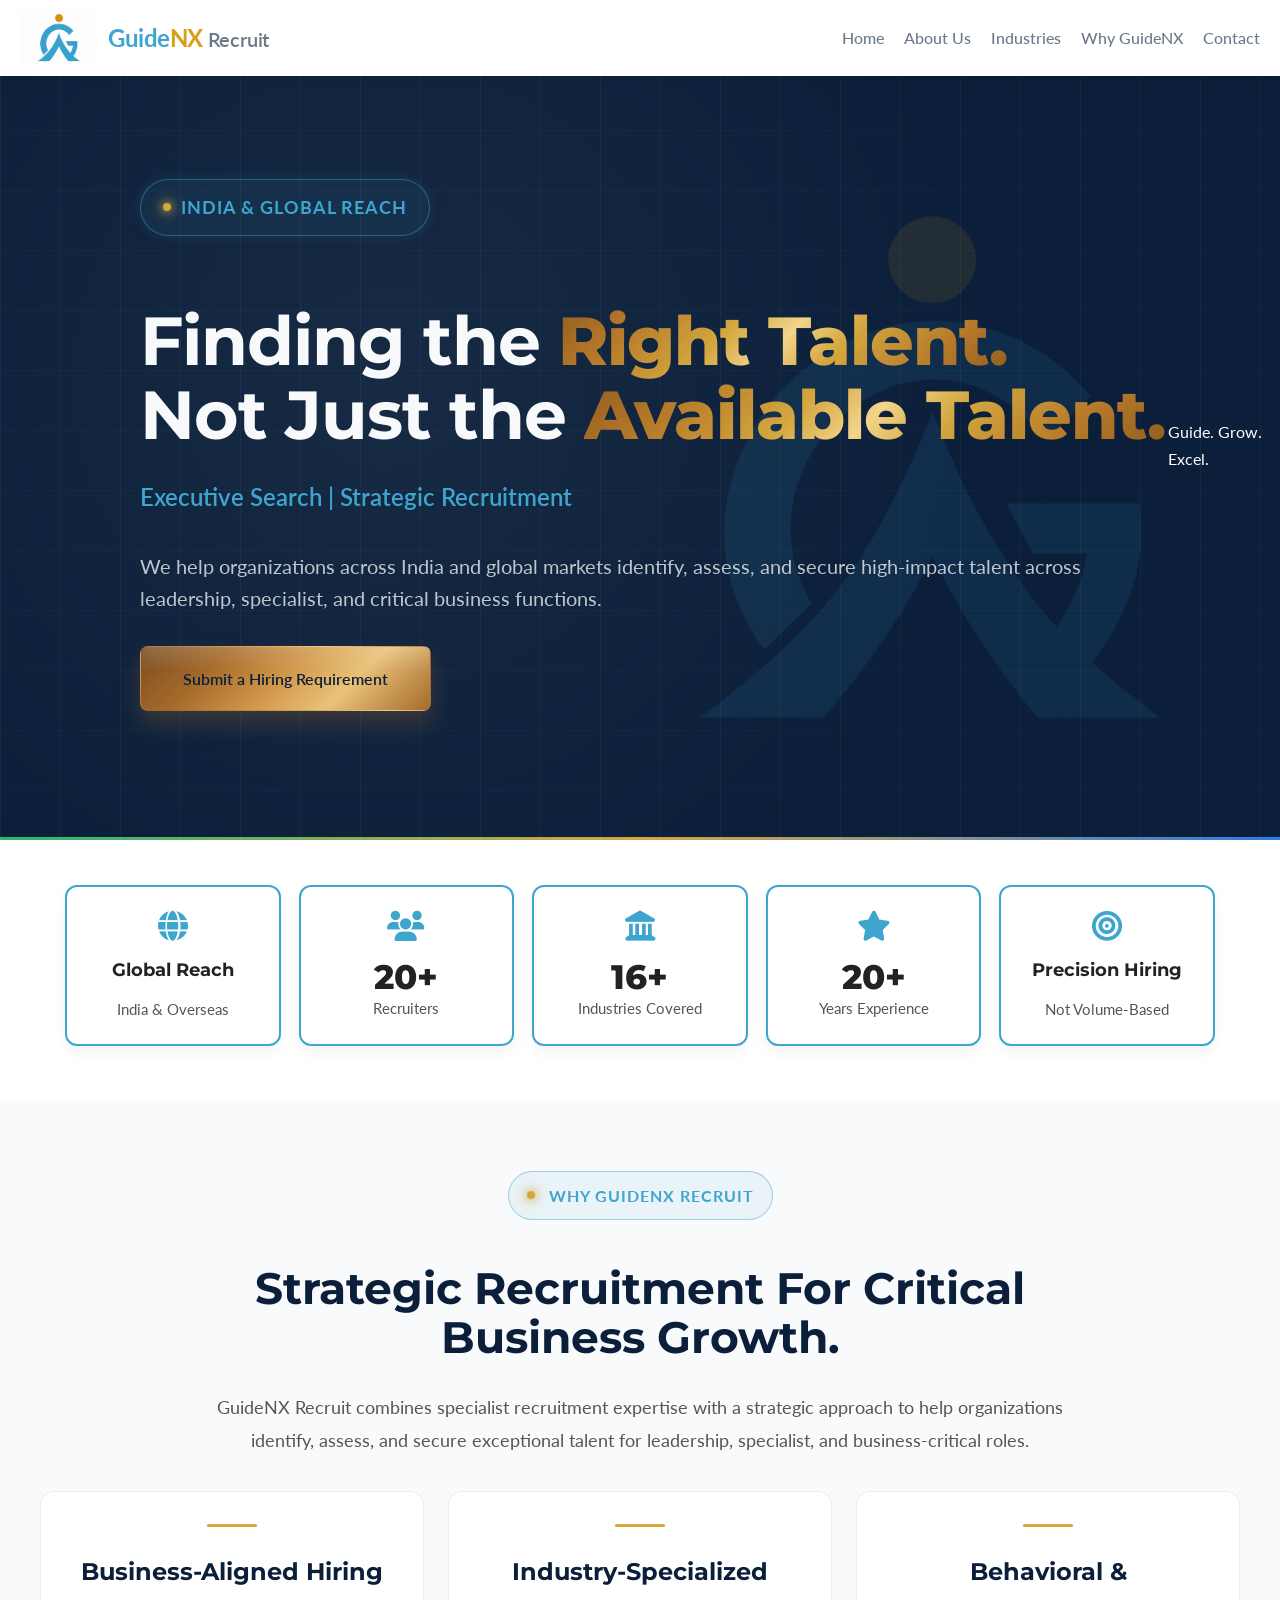
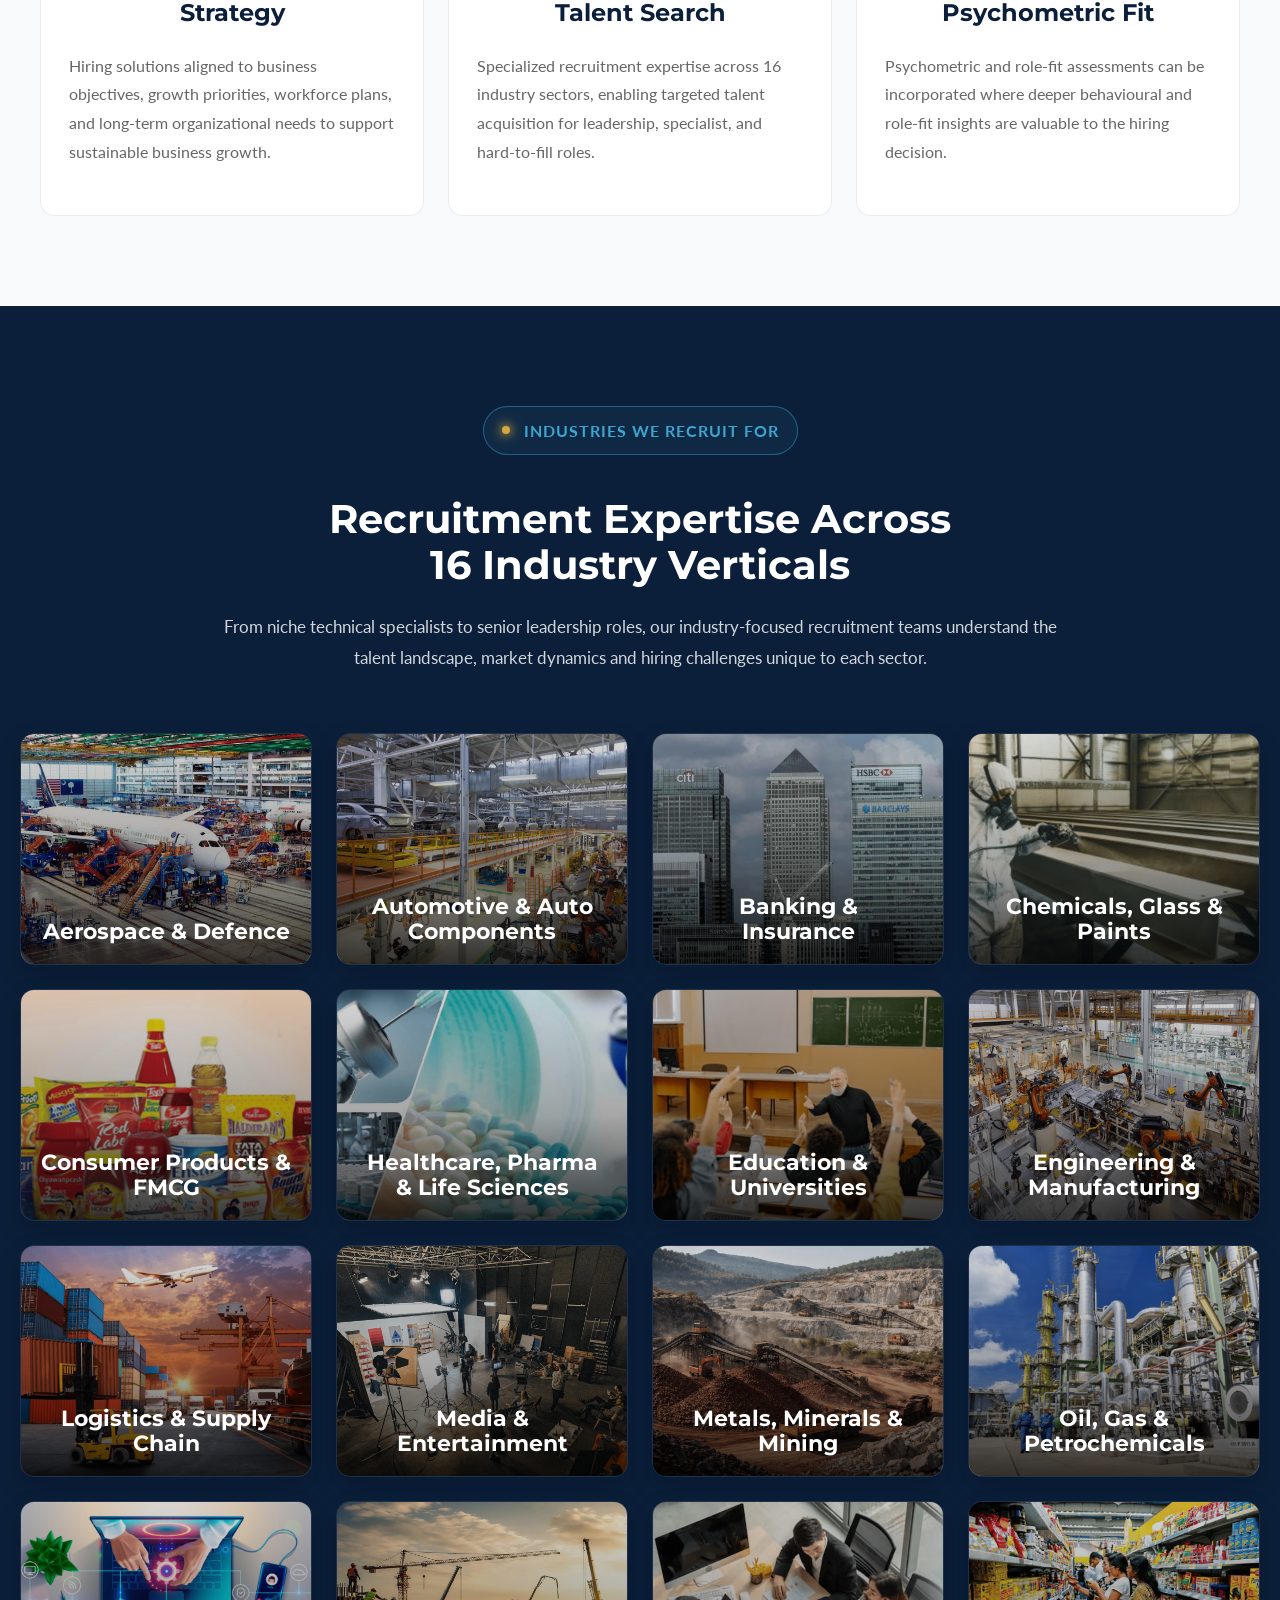
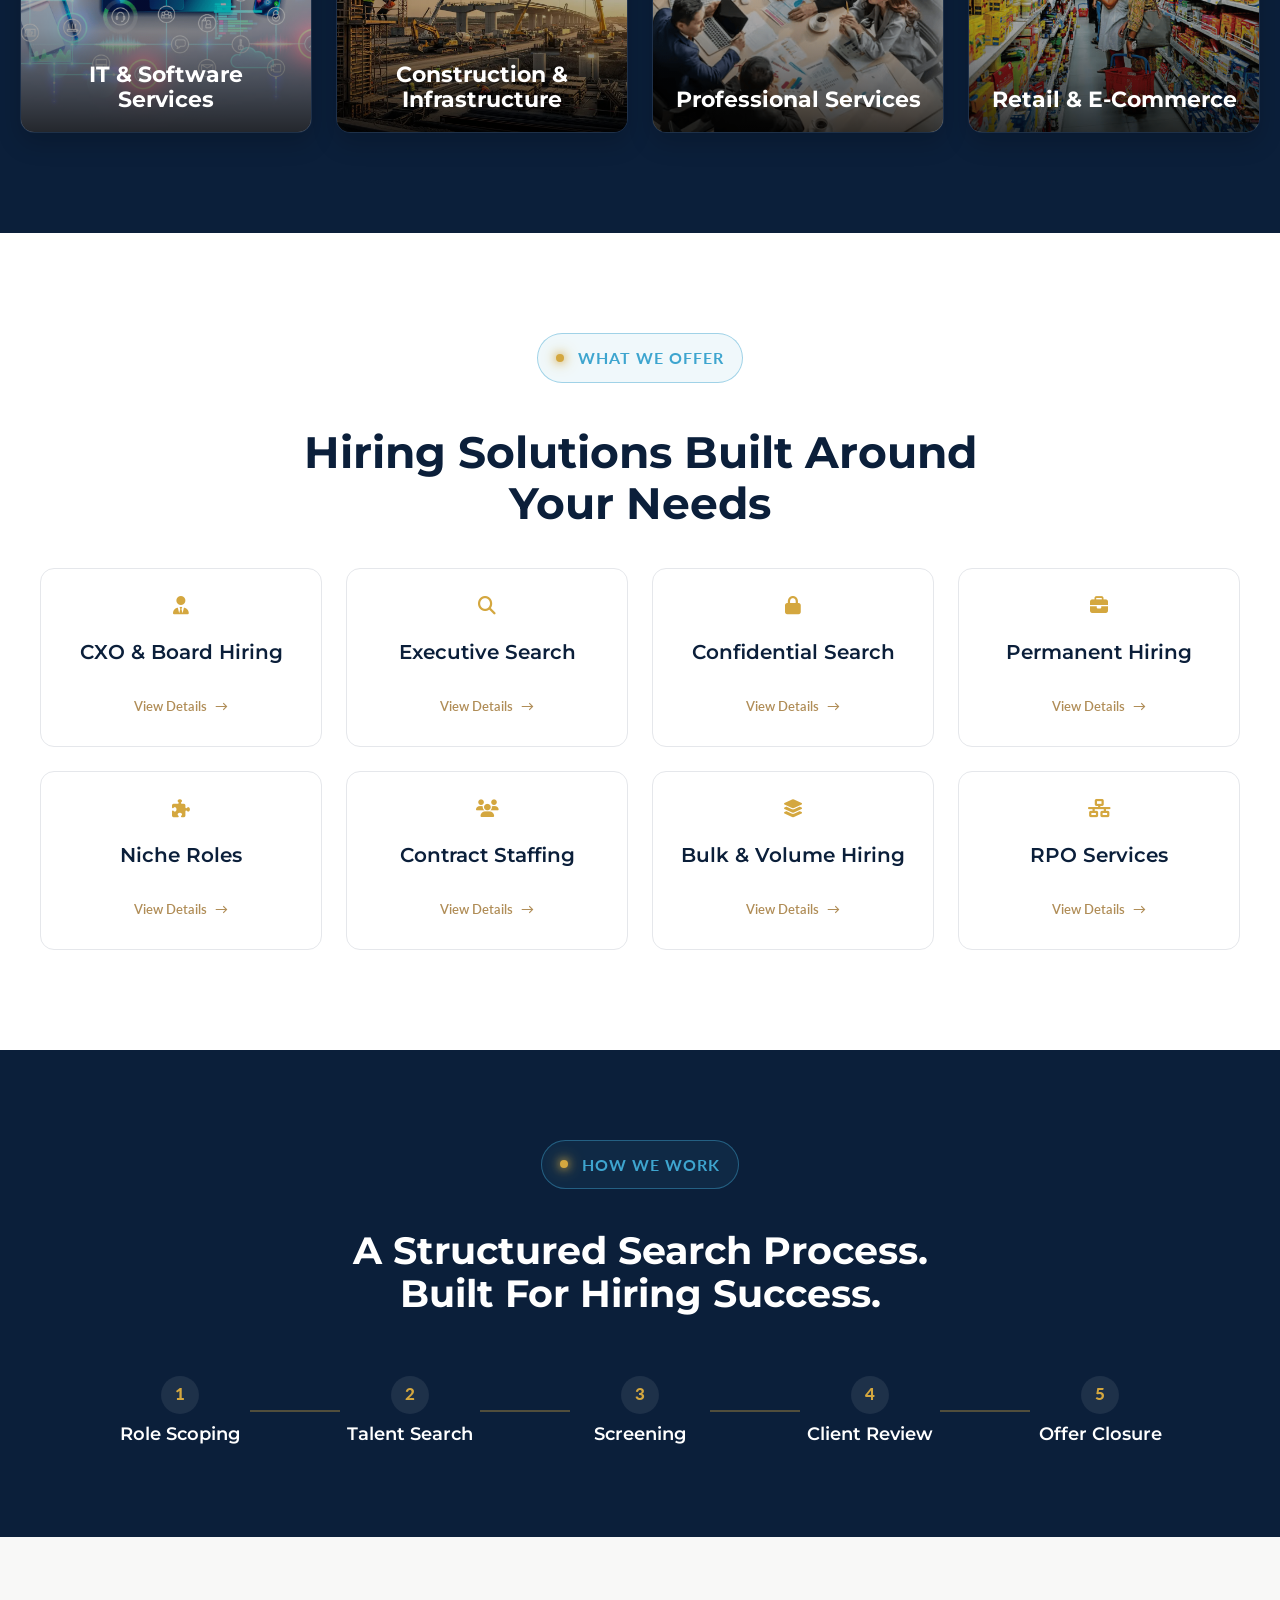
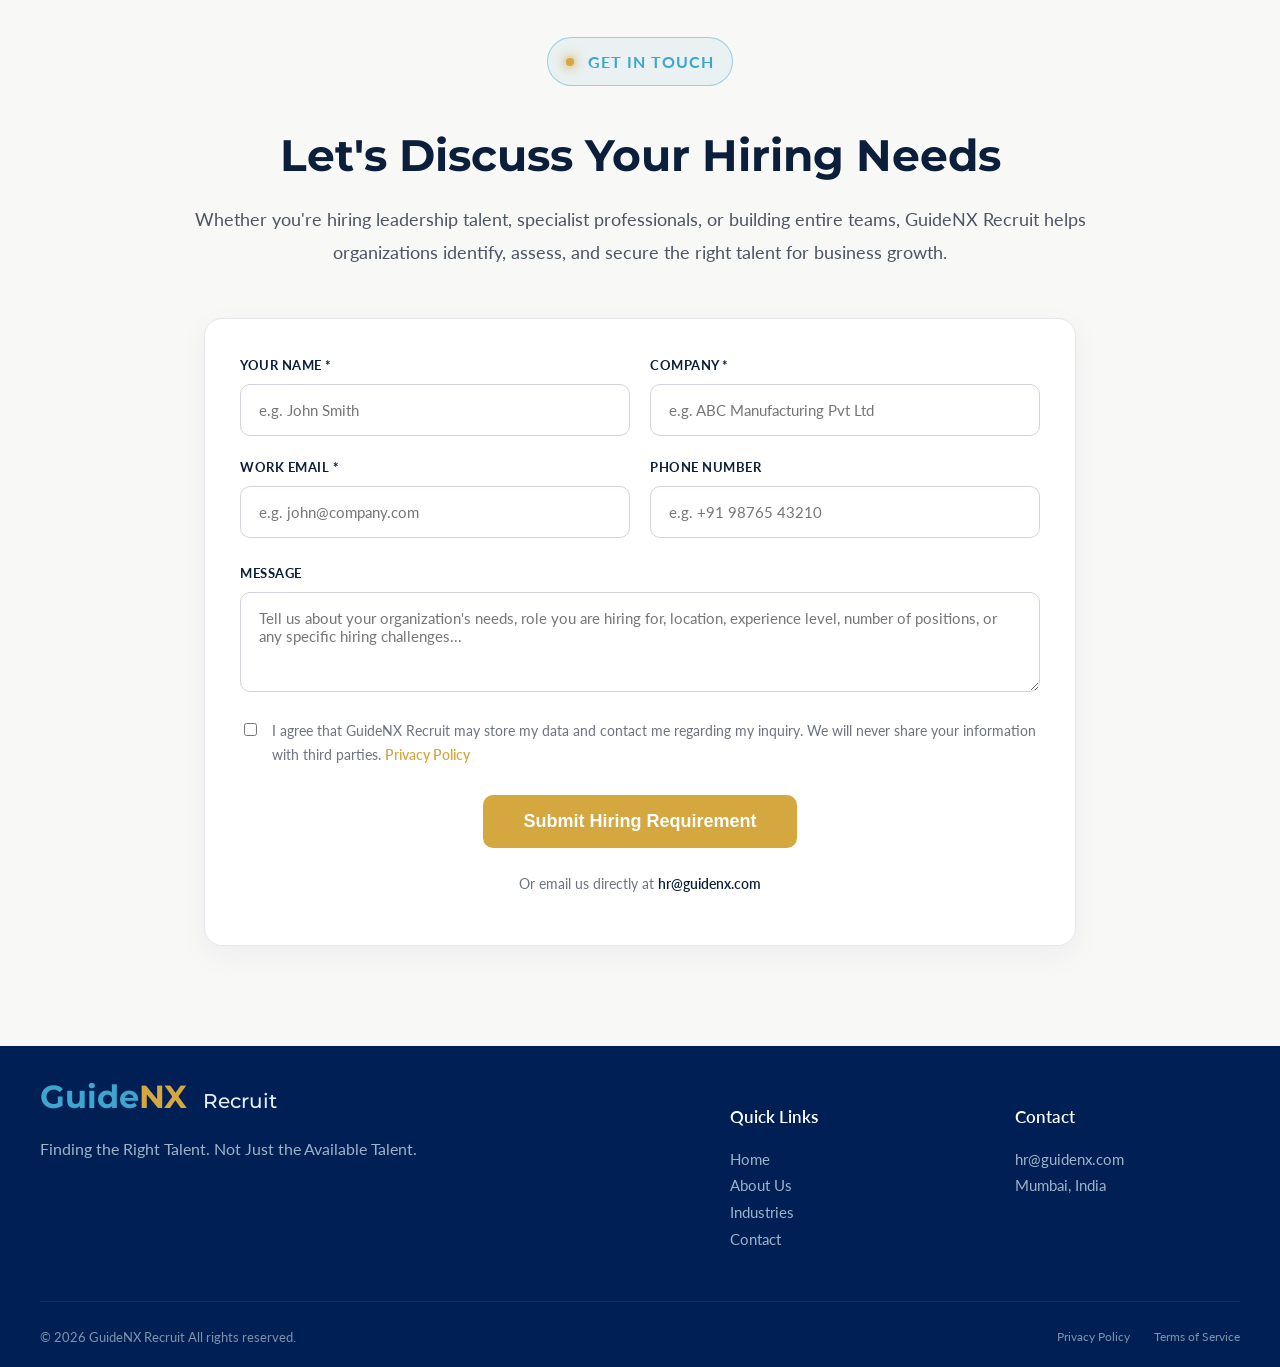
==== commit 4b14caa6: "Update print statement from 'Hello' to 'Goodbye'" ====
--- a/index.html
+++ b/index.html
@@ -2,12 +2,30 @@
 <html lang="en">
 <head>
 
+  <!-- Google tag (gtag.js) -->
+<script async src="https://www.googletagmanager.com/gtag/js?id=G-WQ9FB2P7YZ"></script>
+<script>
+  window.dataLayer = window.dataLayer || [];
+  function gtag(){dataLayer.push(arguments);}
+  gtag('js', new Date());
+
+  gtag('config', 'G-WQ9FB2P7YZ');
+</script>
+
+  <script type="text/javascript">
+    (function(c,l,a,r,i,t,y){
+        c[a]=c[a]||function(){(c[a].q=c[a].q||[]).push(arguments)};
+        t=l.createElement(r);t.async=1;t.src="https://www.clarity.ms/tag/"+i;
+        y=l.getElementsByTagName(r)[0];y.parentNode.insertBefore(t,y);
+    })(window, document, "clarity", "script", "yc0uq0gn9h");
+</script>
+
   <meta property="og:title" content="GuideNX Recruit" />
 <meta property="og:description" content="The Recruitment Partner Built for Growth" />
-<meta property="og:image" content="https://recruit.guidenx.com/assets/GuideNX-Social-Banner.png?v=2" />
+<meta property="og:image" content="https://recruit.guidenx.com/assets/GuideNX-Social-Banner.jpg?v=3" />
 <meta property="og:image:width" content="1200" />
 <meta property="og:image:height" content="630" />
-  <meta property="og:image:type" content="image/png" />
+  <meta property="og:image:type" content="image/jpeg" />
 <meta property="og:image:alt" content="GuideNX Recruit | Executive Search | Strategic Recruitment | India & Global Reach" />
 
 <meta property="og:type" content="website" />
@@ -222,6 +240,28 @@
 </div>
  </div>
 
+     <!-- ===================================================
+         CENTERED BRAND TAGLINE
+         =================================================== -->
+
+    <div class="guidenx-brand-tagline">
+
+      <span class="tagline-line tagline-line-left"></span>
+
+      <div class="tagline-words">
+
+        <span class="tagline-guide">Guide.</span>
+
+        <span class="tagline-grow">Grow.</span>
+
+        <span class="tagline-excel">Excel.</span>
+
+      </div>
+
+      <span class="tagline-line tagline-line-right"></span>
+
+    </div>
+
 
   <div class="hero-divider"></div>
 
--- a/assets/css/style.css
+++ b/assets/css/style.css
@@ -235,6 +235,7 @@
 
     cursor:pointer;
 
+  
     z-index:2000;
 }  
 }
@@ -251,7 +252,7 @@
     display: flex;
   padding-top: 60px;
   padding-bottom: 80px;
-  overflow: hidden;
+  overflow: visible;
       min-height: 70vh;
     align-items: center;
   justify-content: center;
@@ -281,13 +282,18 @@
   position: relative;
   max-width: 1200px;
   width: 100%;
+  
     z-index: 2;
+  
+    margin-left: 140px;
+  margin-right: auto;
 margin-bottom: 0;
-  text-align: center;
+  
+  text-align: left;
 
   display: flex;
   flex-direction: column;
-  align-items: center;
+  align-items: flex-start;
   
   opacity: 0;
   transform: translateY(25px);
@@ -387,12 +393,12 @@
 
 .recruit-hero h1 {
   font-size: 68px;
-  font-weight: 600;
-  line-height: 1.05;
+  font-weight: 700;
+  line-height: 1.08;
   margin-bottom: 20px;
   letter-spacing: -1px;
   max-width: 1100px;
-  text-align: center;
+  text-align: left;
   color: #F8F9FB;
 }
 
@@ -425,11 +431,11 @@
 
 .recruit-hero .hero-subtext {
   font-size: 20px;
-  line-height: 1.8;
+  line-height: 1.6;
   opacity: 0.9;
   margin-bottom: 0px;
-  max-width: 850px;
-    text-align: center;
+  max-width: 950px;
+    text-align: left;
   color: rgba(255,255,255,0.82);
 }
 
@@ -442,16 +448,16 @@
 .hero-tagline {
   font-size: 24px;
   font-weight: 600;
-  color: #f59e0b;
+  color: #3ea5cf;
   margin: 12px 0 18px;
-  line-height: 1.3;
-  text-align: center;
+  line-height: 1.2;
+  text-align: left;
 }
 
 /* Buttons */
 .recruit-hero .hero-buttons {
   display: flex;
-  justify-content: center;
+  justify-content: flex-start;
    margin-top: 32px;
 }
 
@@ -552,7 +558,7 @@
 
     .recruit-hero{
         min-height: auto;
-        padding: 90px 24px 70px;
+        padding: 70px 24px 70px;
     }
 
     .recruit-hero .hero-content{
@@ -613,7 +619,7 @@
          width: auto;
     min-width: 280px;
     max-width: 320px;
-    padding: 16px 28px;
+    padding: 14px 26px;
     text-align: center;
     }
 
@@ -2414,174 +2420,7 @@
 
 
 
-/* =========================================================
-   GuideNX Search — Hero Visual Refinement
-   STEP 1 — CSS ONLY
-========================================================= */
-
-.recruit-hero {
-  background:
-    radial-gradient(
-      circle at 72% 45%,
-      rgba(62, 165, 207, 0.08),
-      transparent 34%
-    ),
-    linear-gradient(
-      135deg,
-      #071D38 0%,
-      #081F3A 55%,
-      #0A2544 100%
-    );
-}
-
-/* Refined background grid */
-.recruit-hero::before {
-  background-image:
-    linear-gradient(
-      rgba(62, 165, 207, 0.045) 1px,
-      transparent 1px
-    ),
-    linear-gradient(
-      90deg,
-      rgba(62, 165, 207, 0.045) 1px,
-      transparent 1px
-    );
-
-  background-size: 72px 72px;
-}
-
-/* Subtle light behind the content */
-.recruit-hero .hero-overlay {
-  background:
-    radial-gradient(
-      circle at 35% 45%,
-      rgba(255, 255, 255, 0.035),
-      transparent 55%
-    ),
-    radial-gradient(
-      circle at 75% 50%,
-      rgba(62, 165, 207, 0.07),
-      transparent 40%
-    );
-}
-
-/* Content */
-.recruit-hero .hero-content {
-  max-width: 1200px;
-}
-
-
-/* Main headline */
-.recruit-hero h1 {
-  color: #F8FAFC;
-  font-weight: 650;
-  letter-spacing: -1.5px;
-}
-
-/* GuideNX gold accent */
-.recruit-hero .hero-accent {
-  background: linear-gradient(
-    135deg,
-    #B98212 0%,
-    #D4A017 35%,
-    #E7C45A 50%,
-    #D4A017 65%,
-    #B98212 100%
-  );
-
-  -webkit-background-clip: text;
-  background-clip: text;
-  -webkit-text-fill-color: transparent;
-
-  font-weight: 750;
-}
-
-/* Supporting text */
-.recruit-hero .hero-subtext {
-  color: rgba(255, 255, 255, 0.78);
-  font-size: 19px;
-  line-height: 1.75;
-}
-
-/* Existing tagline */
-.recruit-hero .hero-tagline {
-  color: #D4A017;
-  font-weight: 600;
-}
-
-/* Primary CTA */
-.recruit-hero .btn-primary {
-  background: linear-gradient(
-    135deg,
-    #B98212 0%,
-    #D4A017 45%,
-    #E5C35A 100%
-  );
-
-  color: #071D38;
-
-  border: 1px solid rgba(255, 255, 255, 0.16);
-
-  box-shadow:
-    0 10px 24px rgba(212, 160, 23, 0.20),
-    inset 0 1px 1px rgba(255, 255, 255, 0.25);
-}
-
-/* CTA hover */
-.recruit-hero .btn-primary:hover {
-  box-shadow:
-    0 14px 30px rgba(212, 160, 23, 0.28),
-    0 0 22px rgba(212, 160, 23, 0.12);
-
-  transform: translateY(-2px);
-}
-
-/* Bottom brand divider */
-.recruit-hero .hero-divider {
-  height: 2px;
-
-  background: linear-gradient(
-    90deg,
-    #3EA5CF 0%,
-    #3EA5CF 35%,
-    #D4A017 65%,
-    #D4A017 100%
-  );
-}
-
-/* =========================================================
-   Mobile
-========================================================= */
-
-@media (max-width: 768px) {
-
-  .recruit-hero {
-    background:
-      radial-gradient(
-        circle at 50% 30%,
-        rgba(62, 165, 207, 0.07),
-        transparent 45%
-      ),
-      linear-gradient(
-        135deg,
-        #071D38 0%,
-        #081F3A 100%
-      );
-  }
-
-  .recruit-hero h1 {
-    letter-spacing: -0.7px;
-  }
-
-  .recruit-hero .hero-subtext {
-    font-size: 14px;
-    line-height: 1.7;
-  }
-
-  .recruit-hero .hero-eyebrow {
-    border-radius: 999px;
-  }
-}
+
 
 /* =========================================================
    GuideNX Search — Hero Layout
@@ -2592,7 +2431,7 @@
 .recruit-hero .hero-brand-mark {
   position: absolute;
   
-  right: -2%;
+  right: 3%;
   top: 53%;
   
   transform: translateY(-50%);
@@ -2620,38 +2459,8 @@
   opacity: 0.11;
 }
 
-/* Move hero content toward the left */
-.recruit-hero .hero-content {
-  align-items: flex-start;
-  text-align: left;
-
-  max-width: 1200px;
-}
-
-/* Left-align headline */
-.recruit-hero h1 {
-  text-align: left;
-}
-
-/* Left-align supporting content */
-.recruit-hero .hero-subtext {
-  text-align: left;
-}
-
-/* Left-align tagline */
-.recruit-hero .hero-tagline {
-  text-align: left;
-}
-
-/* Keep CTA on the left */
-.recruit-hero .hero-buttons {
-  justify-content: flex-start;
-}
-
-/* Keep the logo behind the content */
-.recruit-hero .hero-content {
-  z-index: 2;
-}
+
+
 
 /* =========================================================
    Mobile
@@ -2685,57 +2494,12 @@
 }
 
 
-/* =========================================================
-   GuideNX Hero Watermark
-========================================================= */
-
-.recruit-hero .hero-brand-mark {
-  position: absolute;
-
-  width: 620px;
-  height: 620px;
-
-  right: 6%;
-  top: 53%;
-
-  transform: translateY(-50%);
-
-
-  background: transparent;
-
-  pointer-events: none;
-
-  z-index: 1;
-}
-
-
-.recruit-hero .hero-brand-mark img {
-  width: 100%;
-  height: 100%;
-
-  object-fit: contain;
-  display: block;
-
-  opacity: 0.11;
-}
-
 
 
 
 /* =========================================================
    GuideNX Hero — Left Content Position
 ========================================================= */
-
-.recruit-hero .hero-content {
-  width: calc(100% - 160px);
-  max-width: 1500px;
-
-  margin-left: calc(50% - 750px - 75px);
-  margin-right: auto;
-
-  align-items: flex-start;
-  text-align: left;
-}
 
 
 @media (max-width: 768px) {
@@ -2827,3 +2591,7 @@
 
   line-height: 1;
 }
+
+
+
+
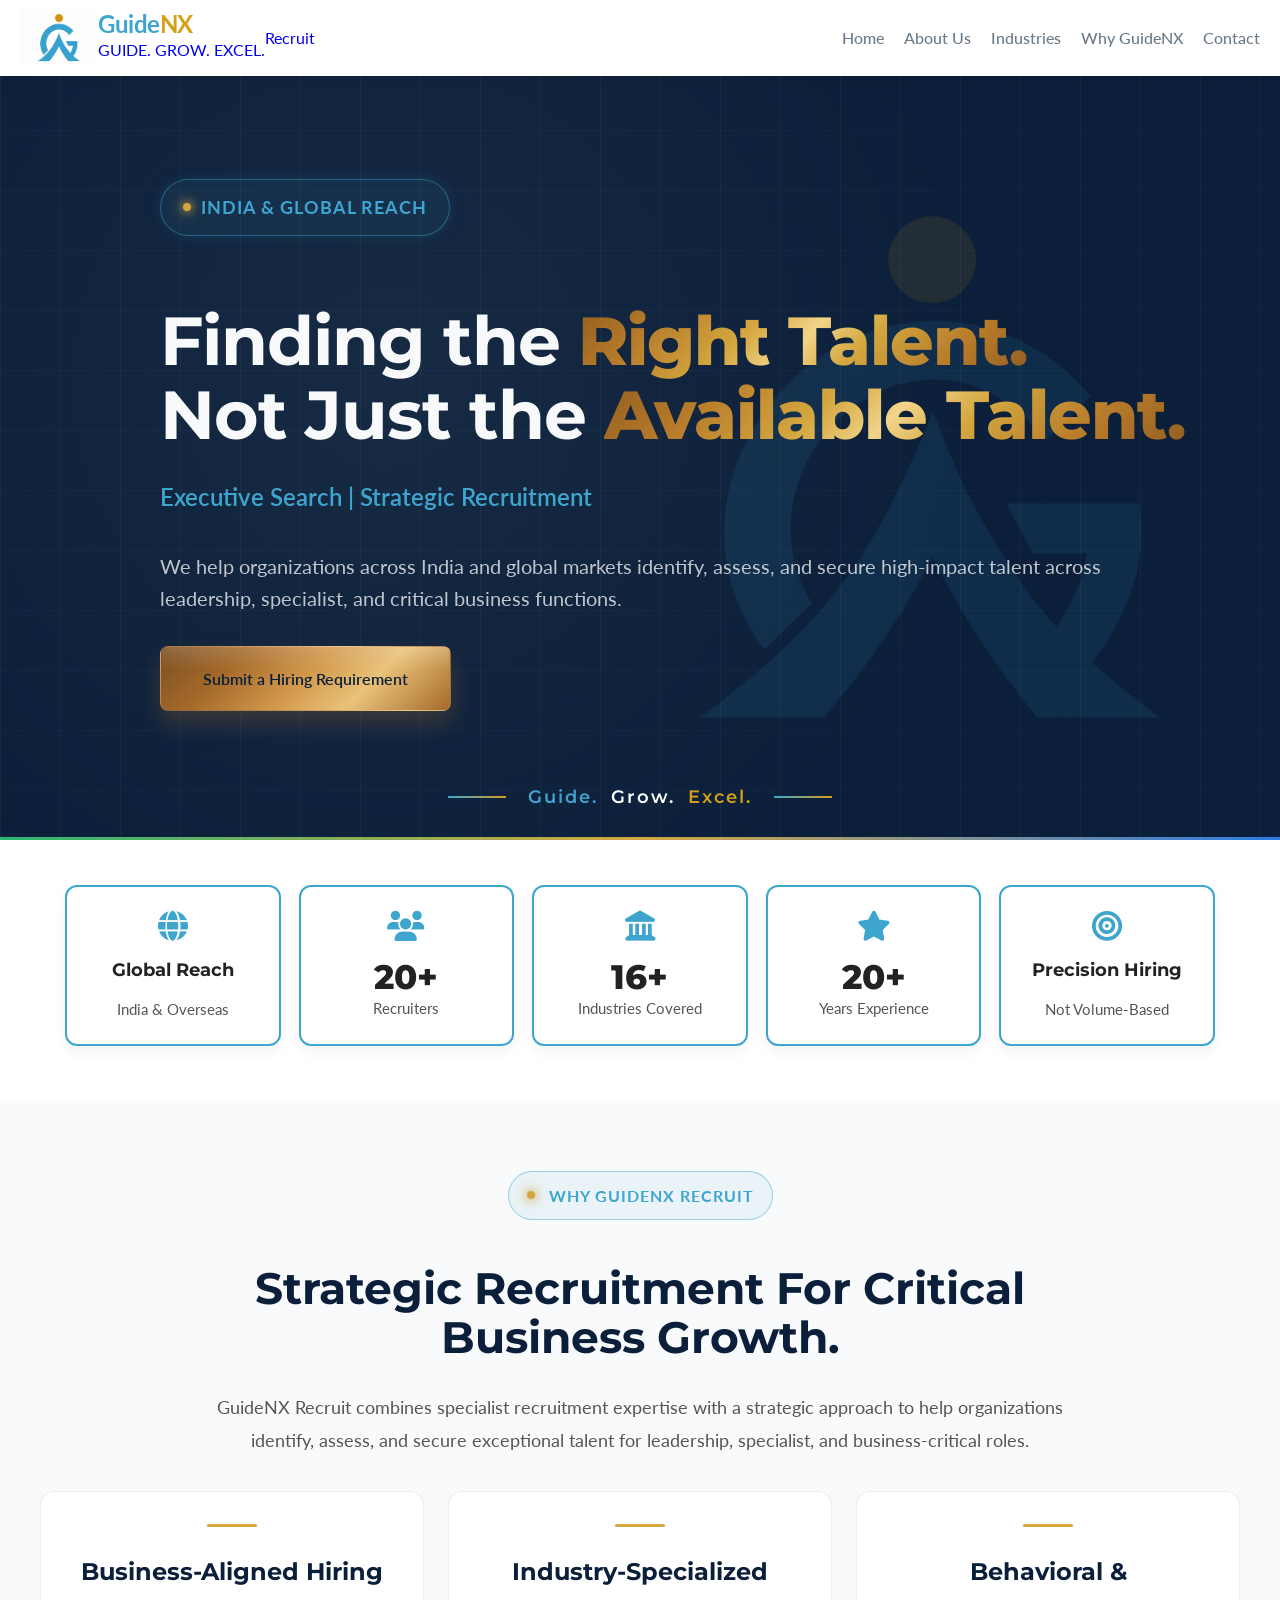
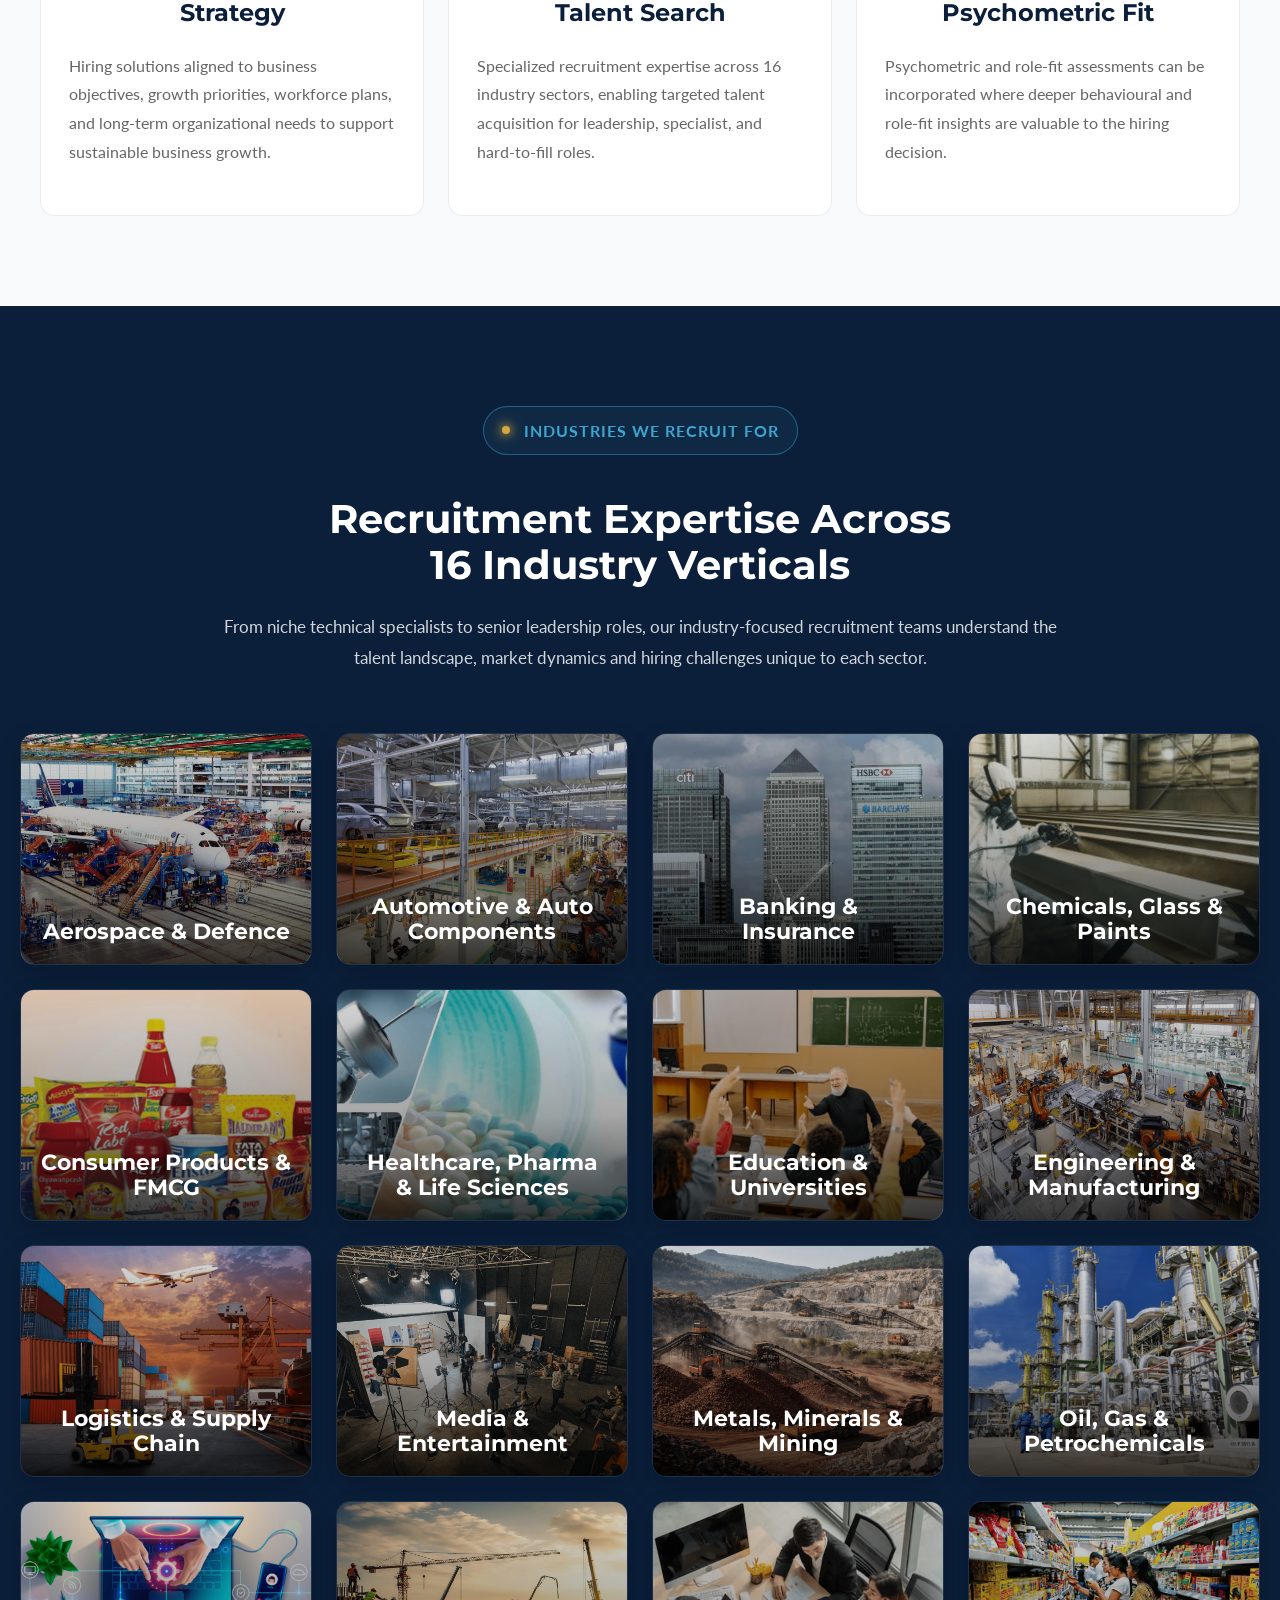
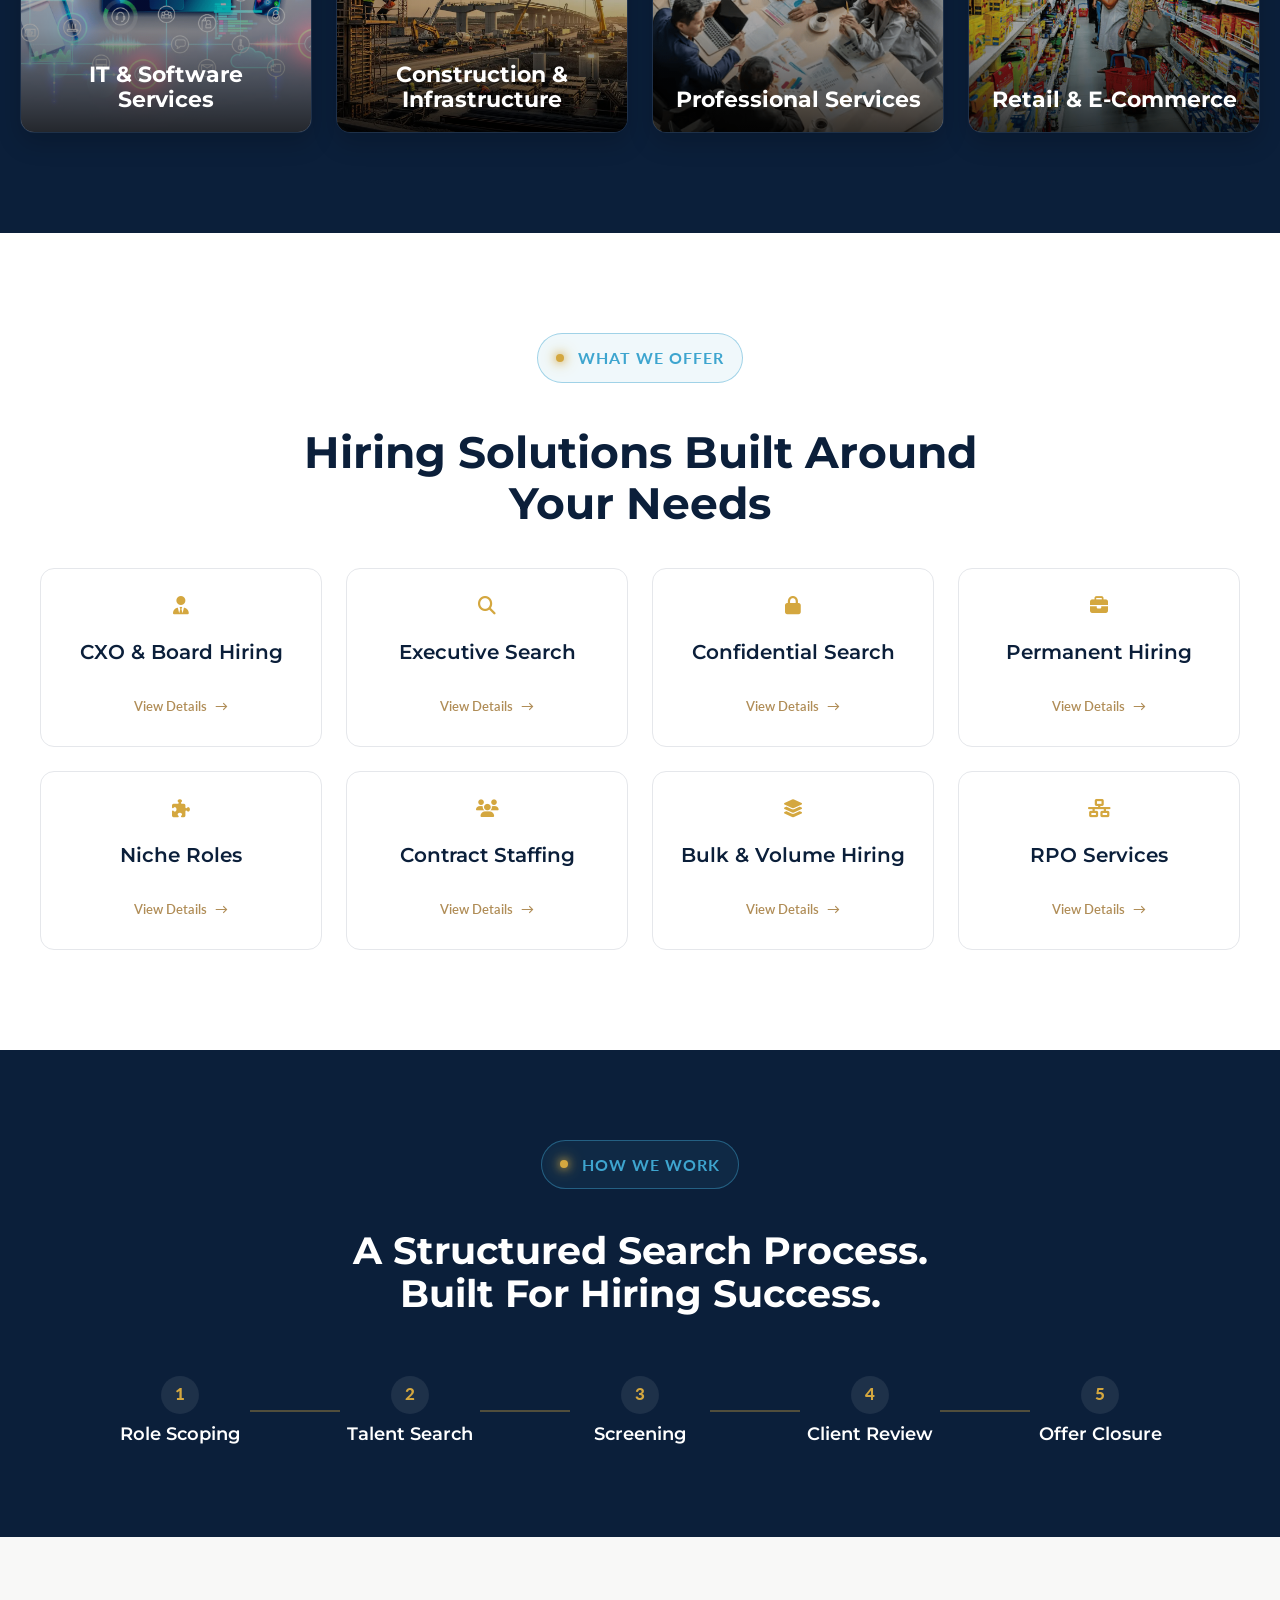
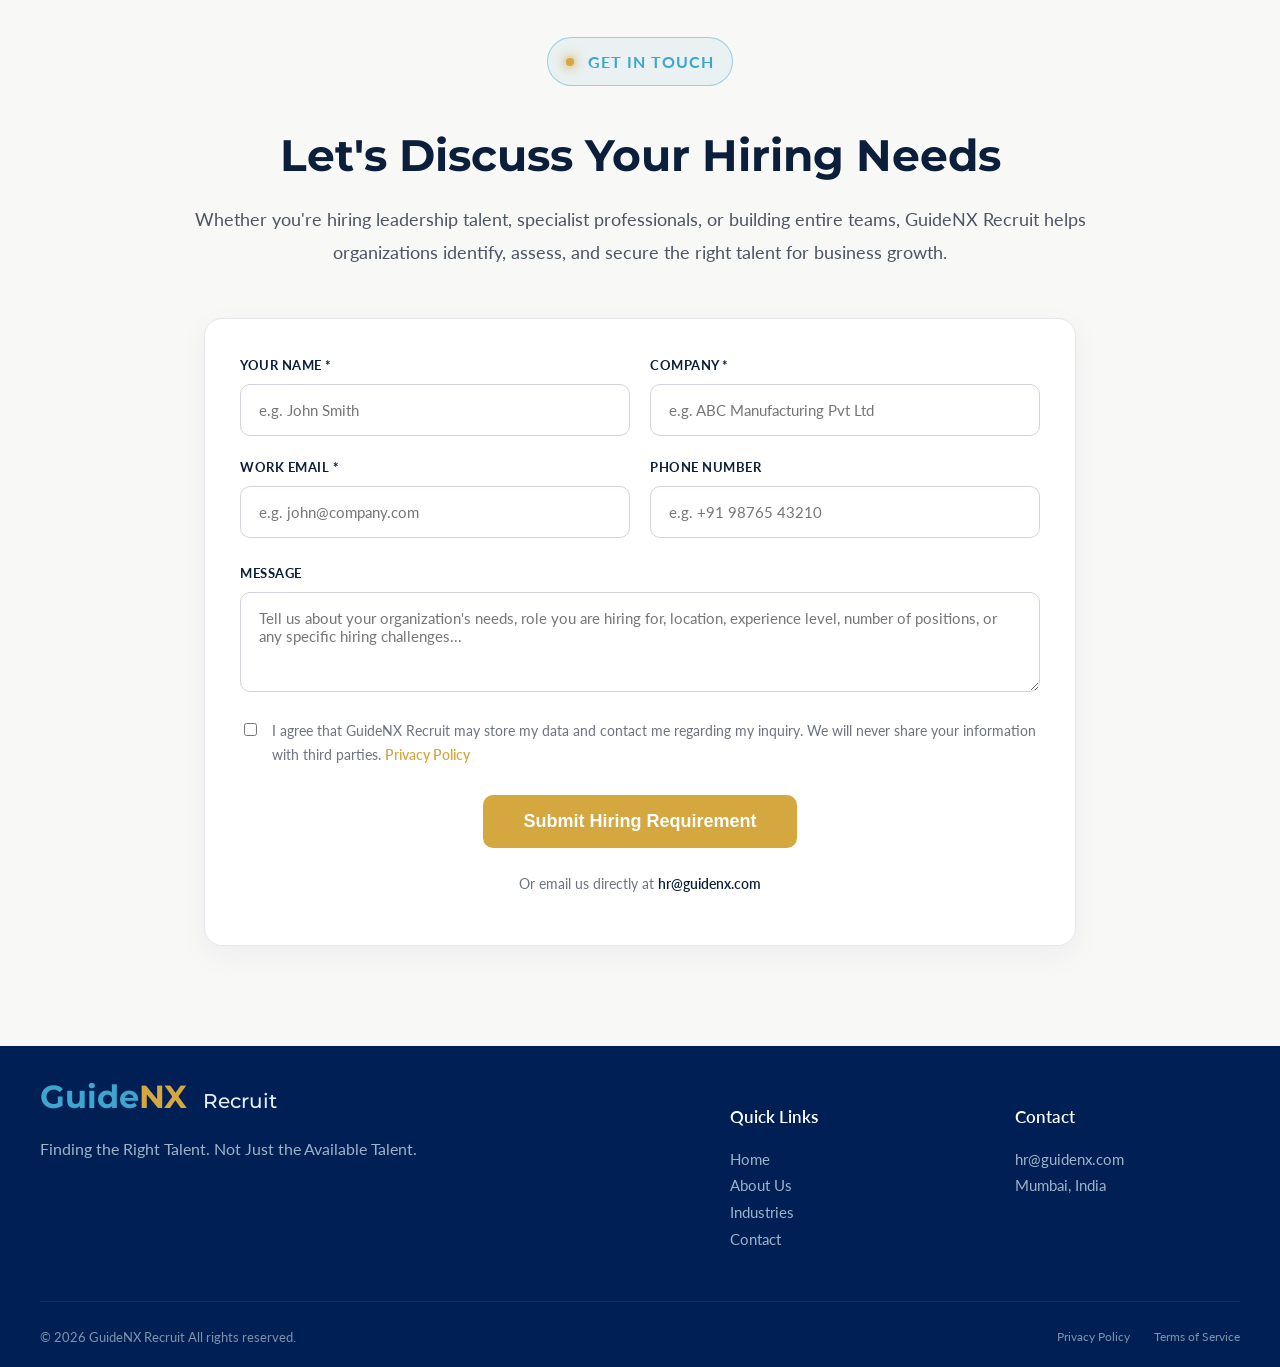
==== commit 7a8dff87: "Update index.html" ====
--- a/index.html
+++ b/index.html
@@ -156,15 +156,31 @@
  <!-- Header -->
 <header>
   <a href="index.html" class="brand">
-  <img src="assets/GuideNX Final Logo.png" alt="GuideNX Recruit Logo" class="logo-img" />
-
-  <span class="brand-name">
+
+  <img
+    src="assets/GuideNX Final Logo.png"
+    alt="GuideNX Logo"
+    class="logo-img"
+  >
+
+  <span class="brand-lockup">
+
     <span class="brand-main">
       <strong class="brand-guide">Guide</strong><strong class="brand-nx">NX</strong>
     </span>
 
-    <span class="brand-search">Recruit</span>
+    <span class="brand-tagline">
+      GUIDE. GROW. EXCEL.
+    </span>
+
   </span>
+
+  <span class="brand-divider" aria-hidden="true"></span>
+
+  <span class="brand-vertical">
+    Recruit
+  </span>
+
 </a>
       <!-- add this inside header, after your <nav> -->
   <button class="menu-toggle" aria-label="Open menu" aria-expanded="false">☰</button>
--- a/assets/css/style.css
+++ b/assets/css/style.css
@@ -285,7 +285,7 @@
   
     z-index: 2;
   
-    margin-left: 140px;
+    margin-left: 160px;
   margin-right: auto;
 margin-bottom: 0;
   
@@ -542,6 +542,89 @@
   left: 100%;
 }
 
+/* =========================================================
+   HERO BRAND TAGLINE
+   ========================================================= */
+
+.guidenx-brand-tagline {
+  position: absolute;
+
+  left: 50%;
+
+  bottom: 34px;
+
+  transform: translateX(-50%);
+
+  z-index: 4;
+
+  display: flex;
+
+  align-items: center;
+
+  justify-content: center;
+
+  gap: 22px;
+
+  width: max-content;
+
+  margin: 0;
+
+  font-family: 'Montserrat', sans-serif;
+
+  white-space: nowrap;
+}
+
+
+/* Tagline Words */
+
+.tagline-words {
+  display: flex;
+
+  align-items: center;
+
+  gap: 13px;
+
+  font-size: 1.15rem;
+
+  font-weight: 600;
+
+  letter-spacing: 2px;
+
+  line-height: 1;
+}
+
+.tagline-guide {
+  color: #3EA5CF;
+}
+
+.tagline-grow {
+  color: #FFFFFF;
+}
+
+.tagline-excel {
+  color: #D4A017;
+}
+
+
+/* Tagline Lines */
+
+.tagline-line {
+  display: block;
+
+  width: 58px;
+  height: 2px;
+
+  flex-shrink: 0;
+
+  background:
+    linear-gradient(
+      90deg,
+      #3EA5CF,
+      #D4A017
+    );
+}
+
+
 
 /* Gradient divider */
 .recruit-hero .hero-divider {
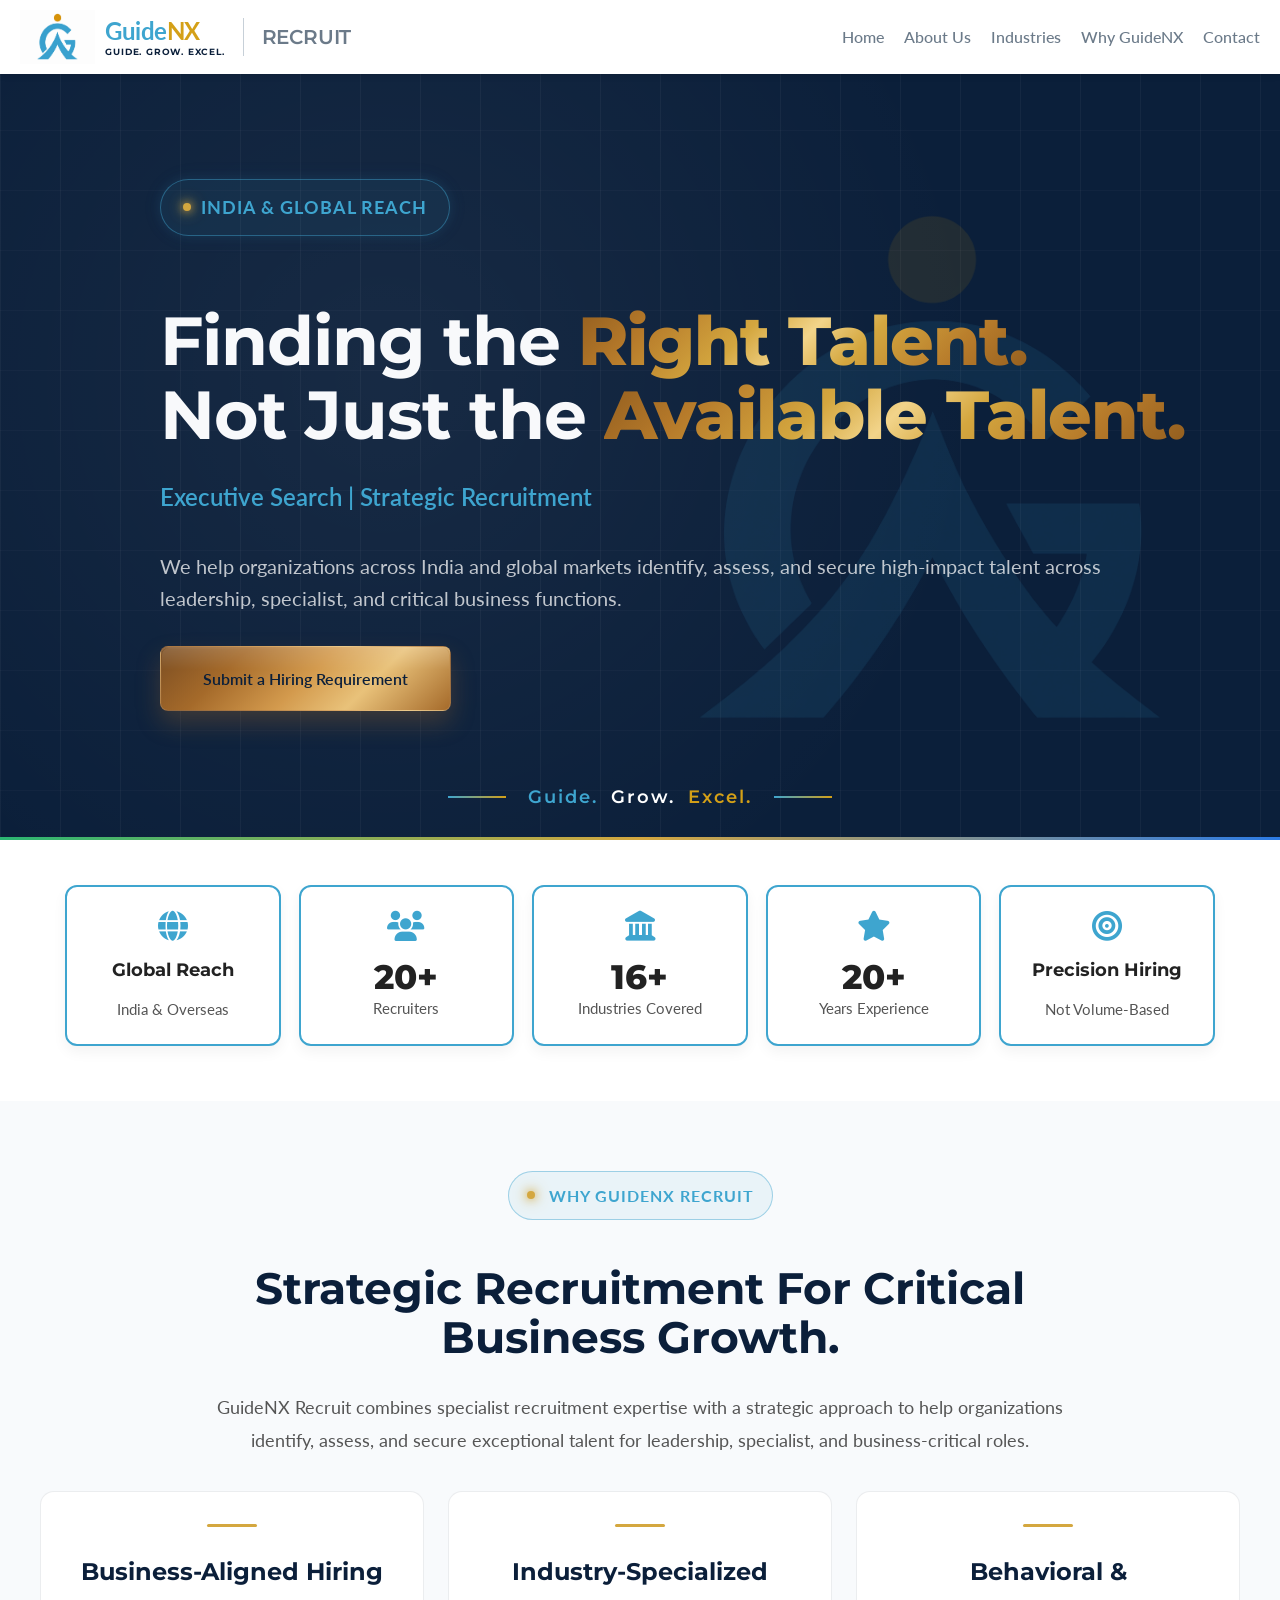
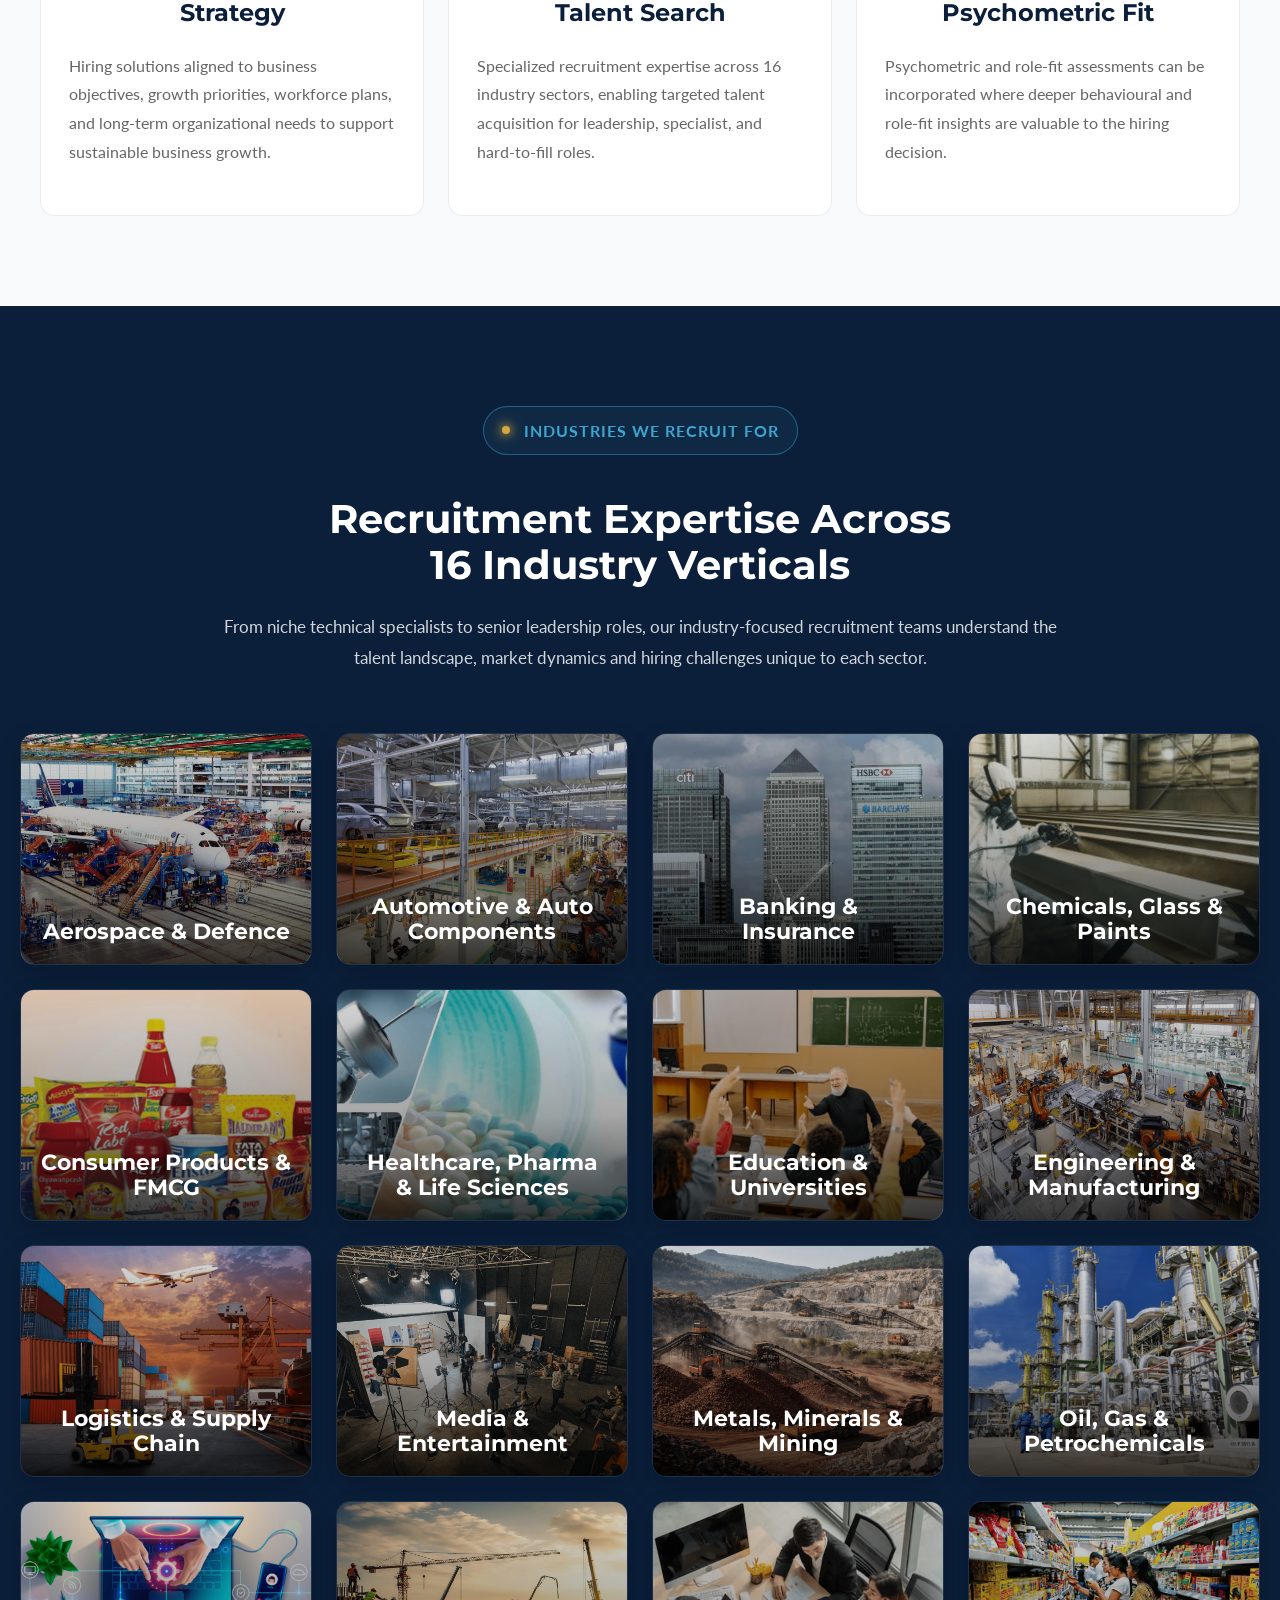
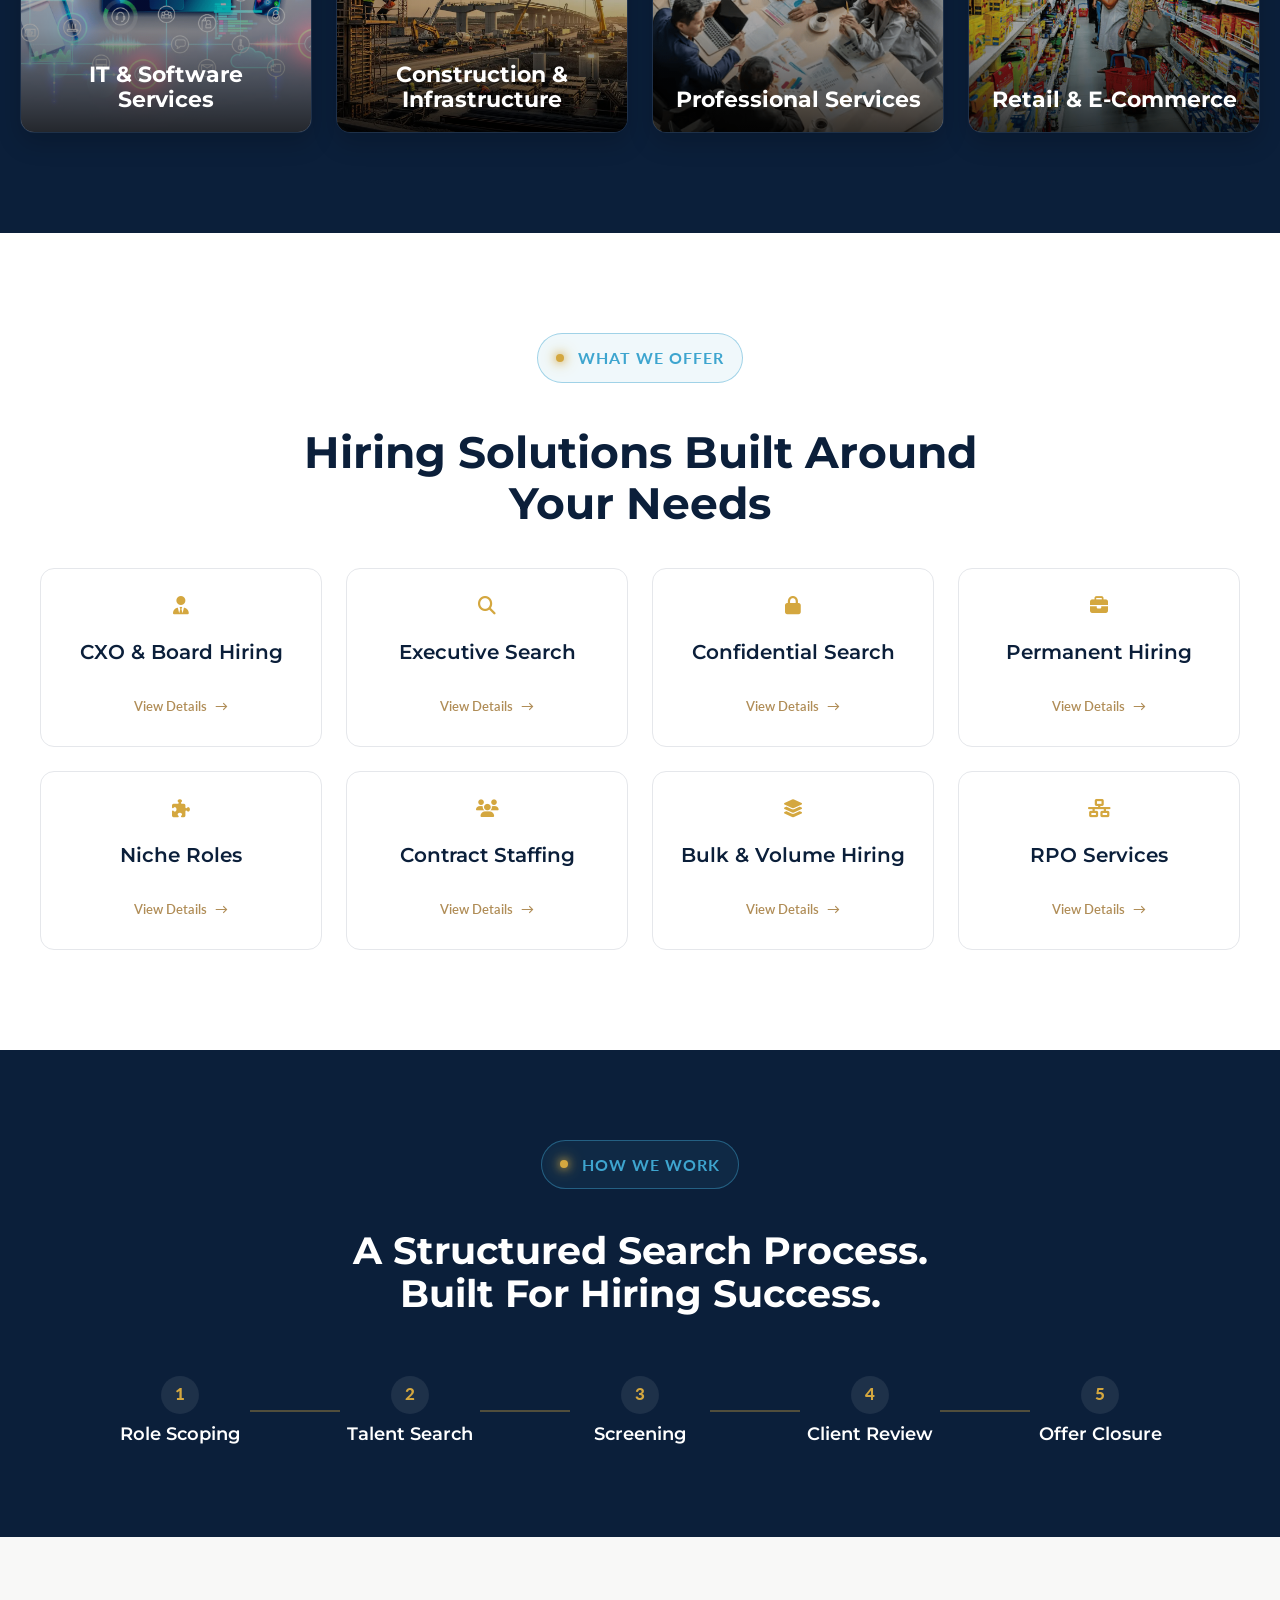
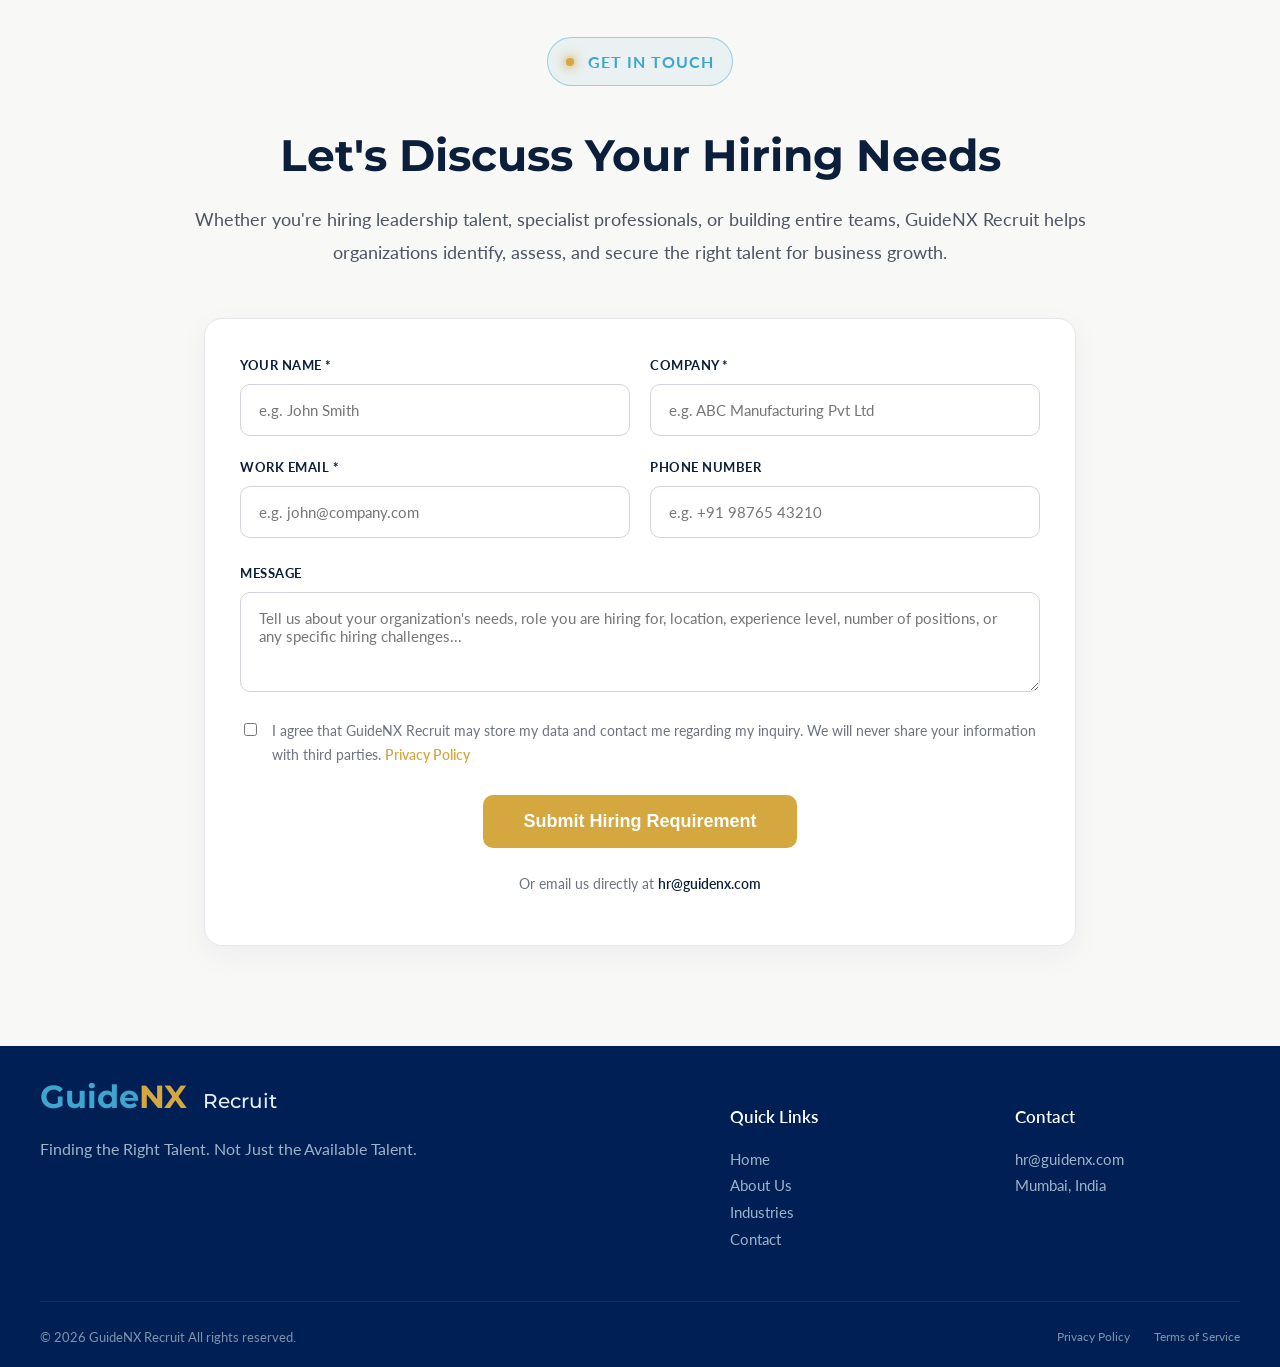
==== commit e19b678e: "Update index.html" ====
--- a/index.html
+++ b/index.html
@@ -178,7 +178,7 @@
   <span class="brand-divider" aria-hidden="true"></span>
 
   <span class="brand-vertical">
-    Recruit
+    RECRUIT
   </span>
 
 </a>
--- a/assets/css/style.css
+++ b/assets/css/style.css
@@ -51,20 +51,110 @@
   flex-shrink: 0;   /* ✅ logo never shrinks */
 }
 
-header img {
-  height: 64px;   /* mobile / default */
+/* GuideNX Logo */
+
+header .logo-img {
+  height: 54px;
   width: auto;
-}
-
-.brand-bold {
-    color: #3ea5cf;      
-    font-weight: 700;
-}
-
-.brand-accent {
-    color: #D4A73F;      /* Same orange as footer */ 
-    font-weight: 700;
-}
+
+  display: block;
+}
+
+/* GuideNX + Tagline Lockup */
+
+header .brand-lockup {
+  display: flex;
+  flex-direction: column;
+  align-items: flex-start;
+
+  margin-left: 10px;
+
+  line-height: 1;
+  white-space: nowrap;
+}
+
+/* GuideNX Wordmark */
+
+header .brand-main {
+  display: flex;
+  align-items: baseline;
+
+  line-height: 1;
+}
+
+
+header .brand-guide {
+  color: #3EA5CF;
+
+  font-size: 24px;
+  font-weight: 700;
+
+  letter-spacing: -0.5px;
+}
+
+
+header .brand-nx {
+  color: #D4A017;
+
+  font-size: 24px;
+  font-weight: 700;
+
+  letter-spacing: -0.5px;
+}
+
+/* Brand Tagline */
+
+header .brand-tagline {
+  margin-top: 4px;
+
+  color: #0B1F3A;
+
+  font-family: 'Montserrat', sans-serif;
+
+  font-size: 9px;
+  font-weight: 700;
+
+  letter-spacing: 0.8px;
+
+  line-height: 1;
+
+  white-space: nowrap;
+}
+
+/* Divider between GuideNX branding and Recruit */
+
+header .brand-divider {
+  width: 1px;
+  height: 38px;
+
+  margin-left: 18px;
+  margin-right: 18px;
+
+  background: #C7D0D8;
+
+  flex-shrink: 0;
+}
+
+
+/* Recruit Vertical Identifier */
+
+header .brand-vertical {
+  color: #6B7A89;
+
+  font-family: 'Montserrat', sans-serif;
+
+  font-size: 20px;
+  font-weight: 600;
+
+  letter-spacing: -0.2px;
+
+  line-height: 1;
+
+  white-space: nowrap;
+}
+
+
+
 
 @media (min-width: 1024px) {
   header img {
@@ -186,7 +276,7 @@
   .menu-toggle { display: block; }
   header nav { display: none !important; }
 
-  header img {
+  header .logo-img {
       display: block;
       height: 42px;
       width: auto;
@@ -202,12 +292,39 @@
     justify-content: space-between;
     padding: 12px 18px;
 }
+
+  header .brand-lockup {
+    margin-left: 5px;
+  }
+
+  header .brand-guide,
+  header .brand-nx {
+    font-size: 21px;
+  }
   
 header .brand {
   flex-shrink: 1;   /* allow brand to shrink */
   min-width: 0;     /* prevent overflow in flex */
   width: auto;
 }
+
+  header .brand-tagline {
+    margin-top: 3px;
+
+    font-size: 7px;
+    letter-spacing: 0.6px;
+  }
+
+  header .brand-divider {
+    height: 30px;
+
+    margin-left: 10px;
+    margin-right: 10px;
+  }
+
+  header .brand-vertical {
+    font-size: 17px;
+  }
 
 
 header .brand-name {
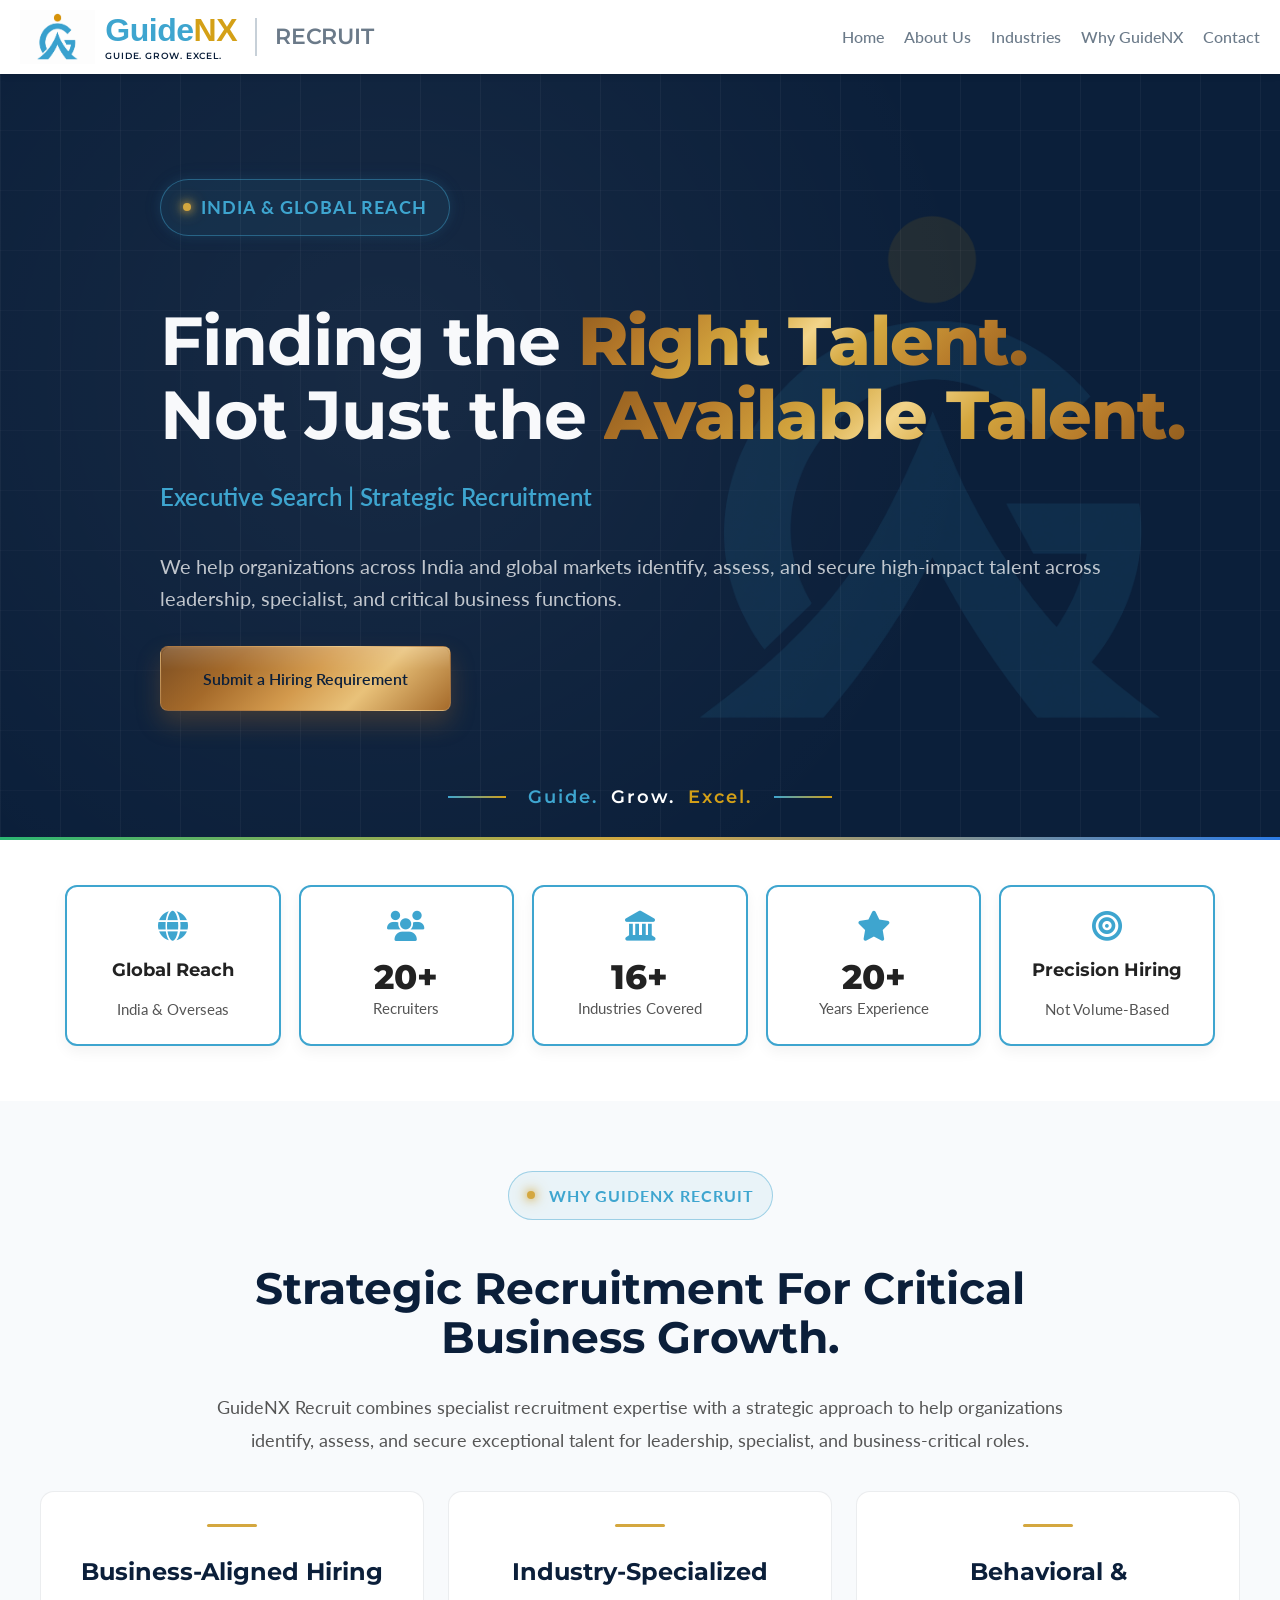
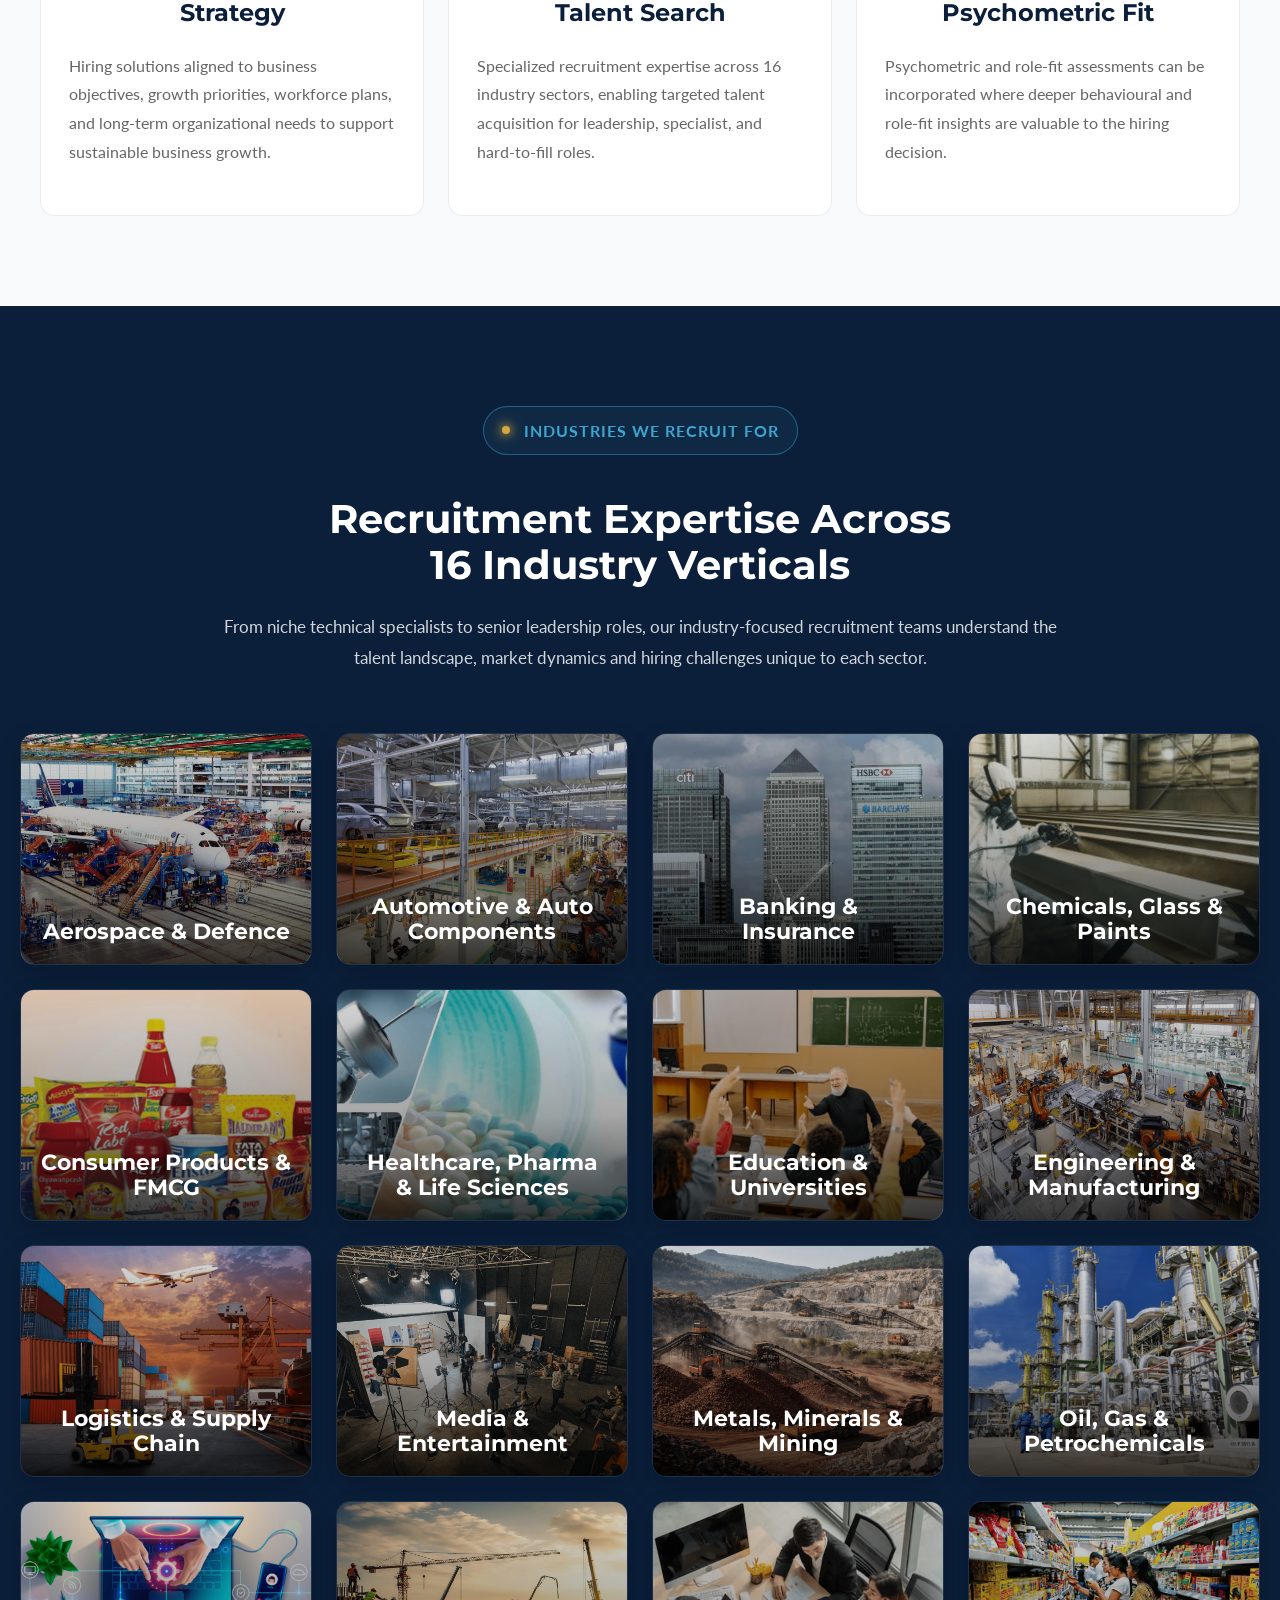
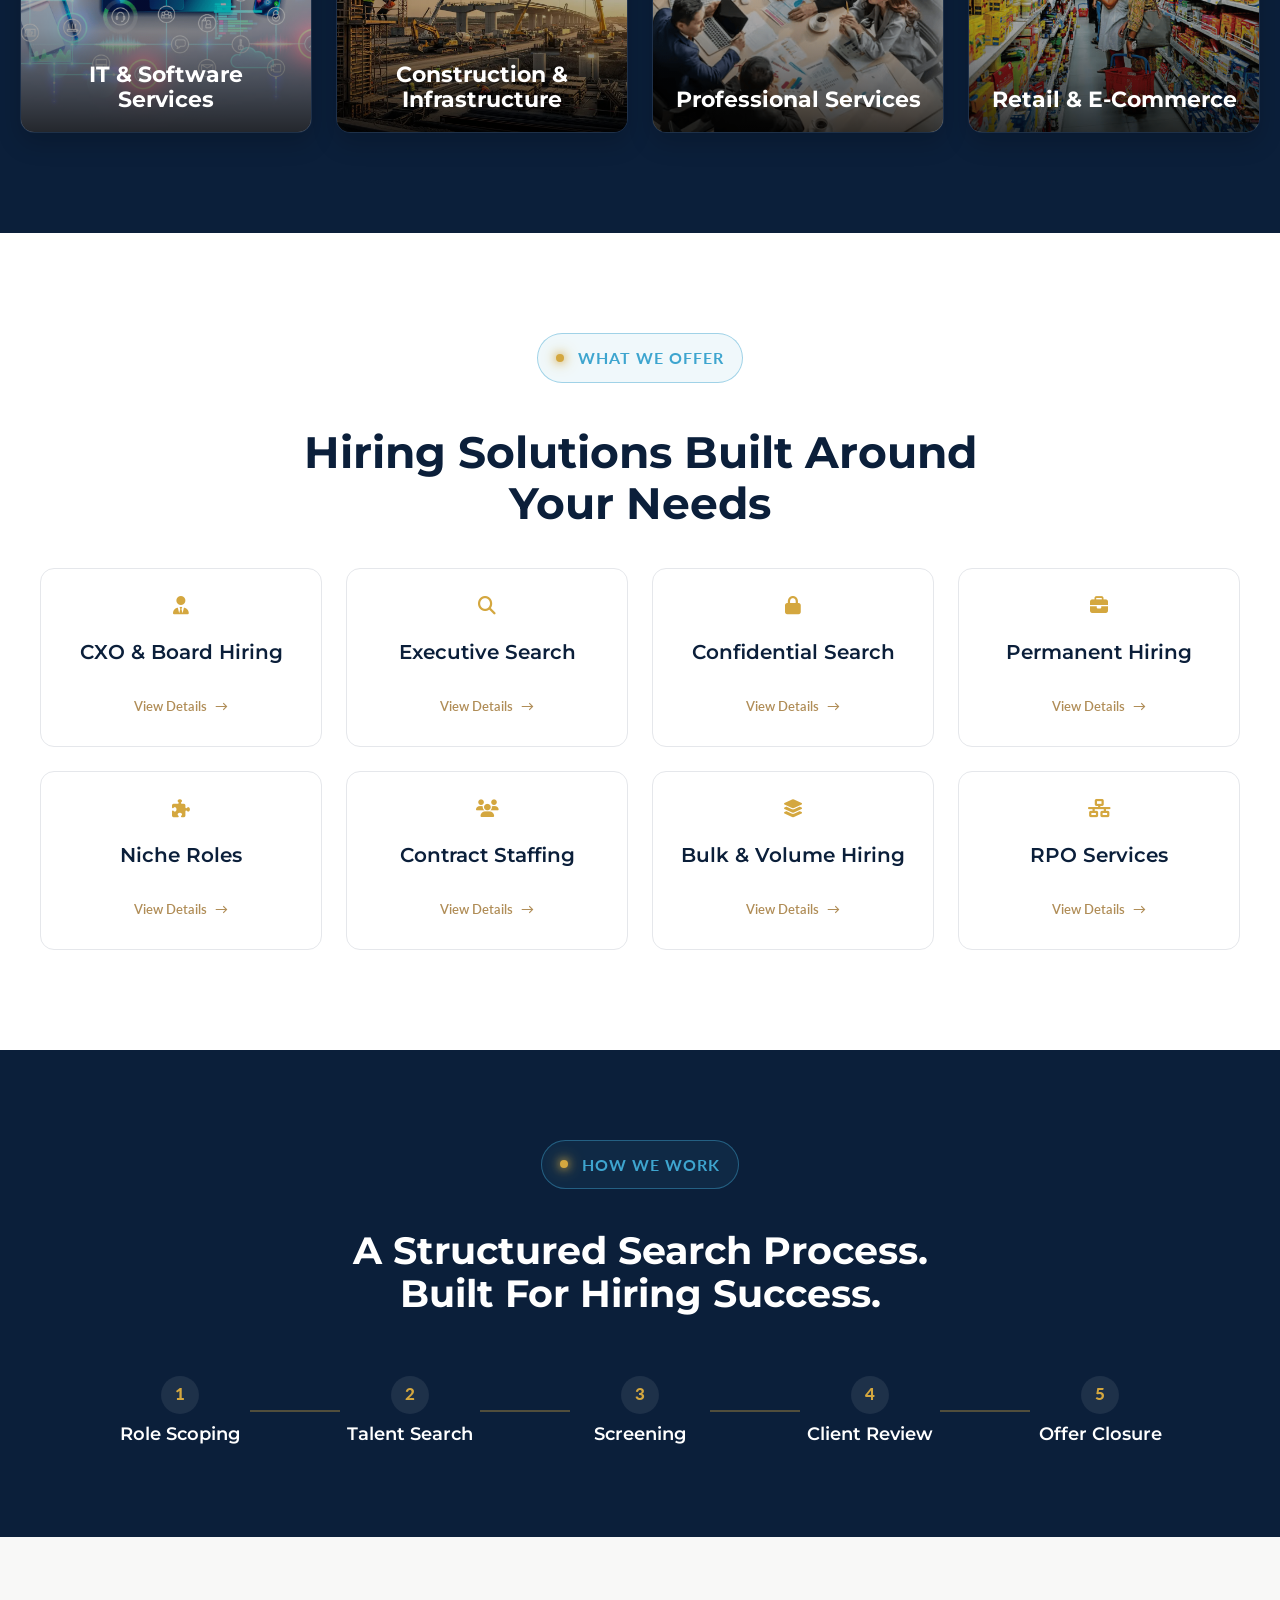
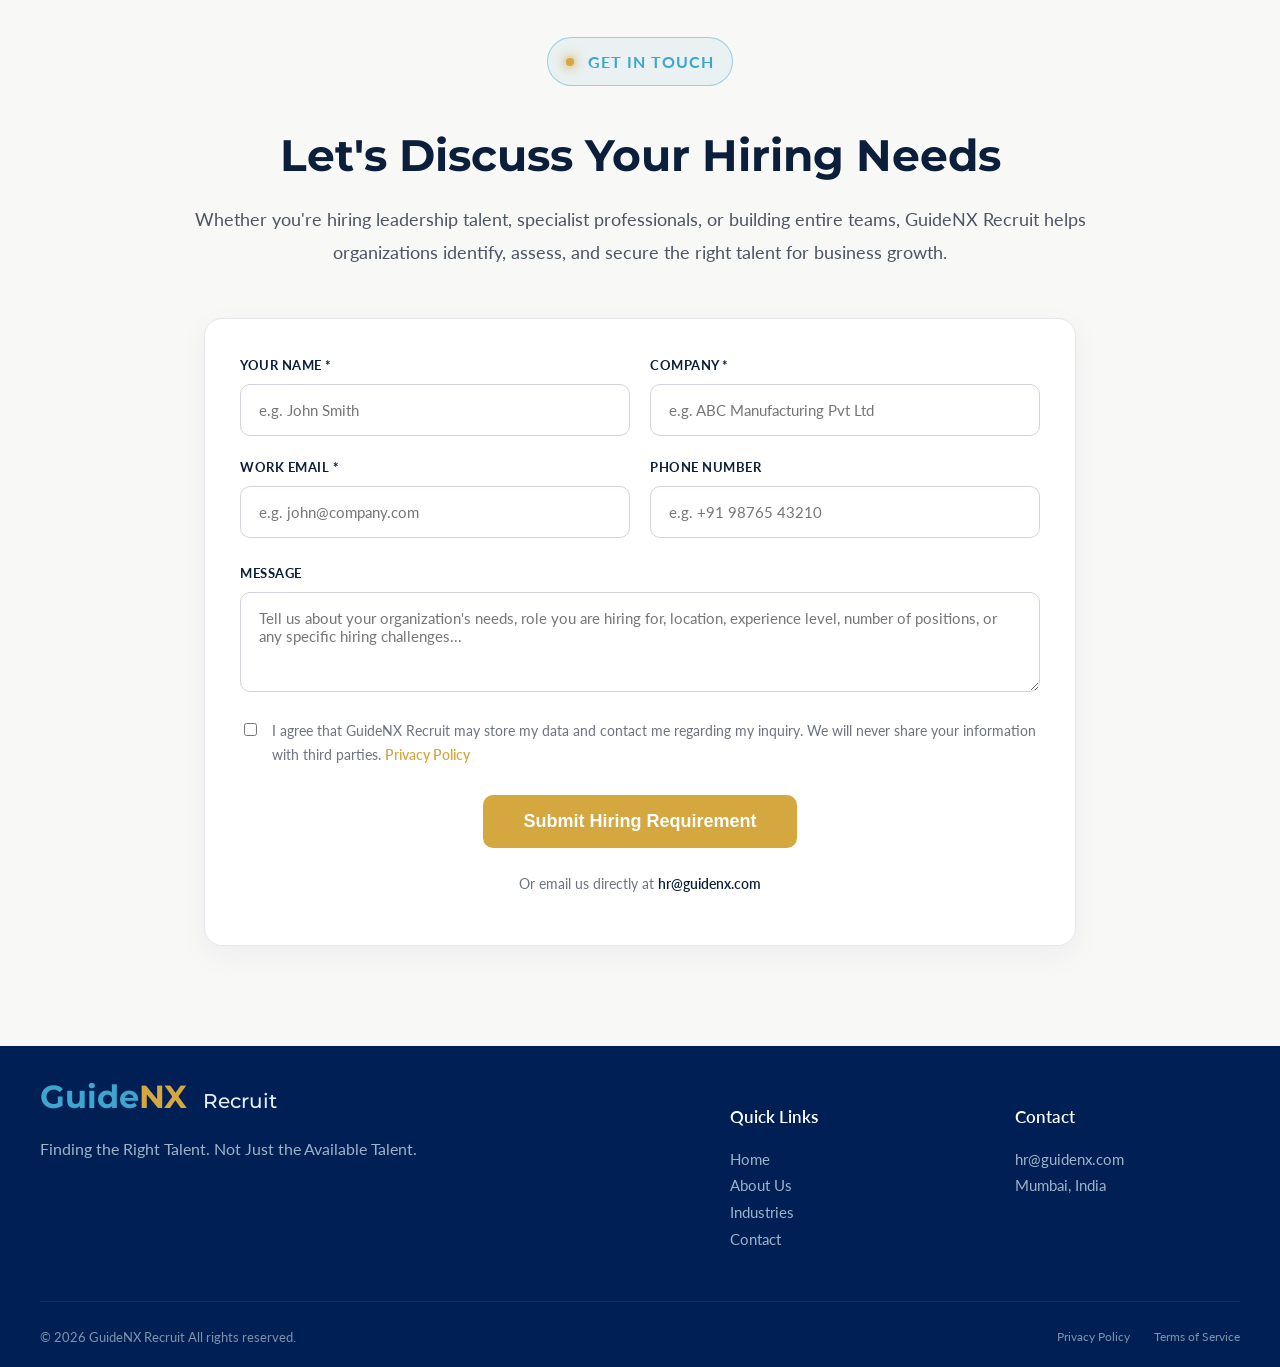
==== commit a87a6001: "Update index.html" ====
--- a/index.html
+++ b/index.html
@@ -170,7 +170,7 @@
     </span>
 
     <span class="brand-tagline">
-      GUIDE. GROW. EXCEL.
+      GUIDE.  GROW.  EXCEL.
     </span>
 
   </span>
--- a/assets/css/style.css
+++ b/assets/css/style.css
@@ -86,8 +86,8 @@
 header .brand-guide {
   color: #3EA5CF;
 
-  font-size: 24px;
-  font-weight: 700;
+  font-size: 32px;
+  font-weight: 800;
 
   letter-spacing: -0.5px;
 }
@@ -96,8 +96,8 @@
 header .brand-nx {
   color: #D4A017;
 
-  font-size: 24px;
-  font-weight: 700;
+  font-size: 32px;
+  font-weight: 800;
 
   letter-spacing: -0.5px;
 }
@@ -105,14 +105,14 @@
 /* Brand Tagline */
 
 header .brand-tagline {
-  margin-top: 4px;
+  margin-top: 5px;
 
   color: #0B1F3A;
 
   font-family: 'Montserrat', sans-serif;
 
   font-size: 9px;
-  font-weight: 700;
+  font-weight: 600;
 
   letter-spacing: 0.8px;
 
@@ -124,7 +124,7 @@
 /* Divider between GuideNX branding and Recruit */
 
 header .brand-divider {
-  width: 1px;
+  width: 2px;
   height: 38px;
 
   margin-left: 18px;
@@ -143,7 +143,7 @@
 
   font-family: 'Montserrat', sans-serif;
 
-  font-size: 20px;
+  font-size: 22px;
   font-weight: 600;
 
   letter-spacing: -0.2px;
